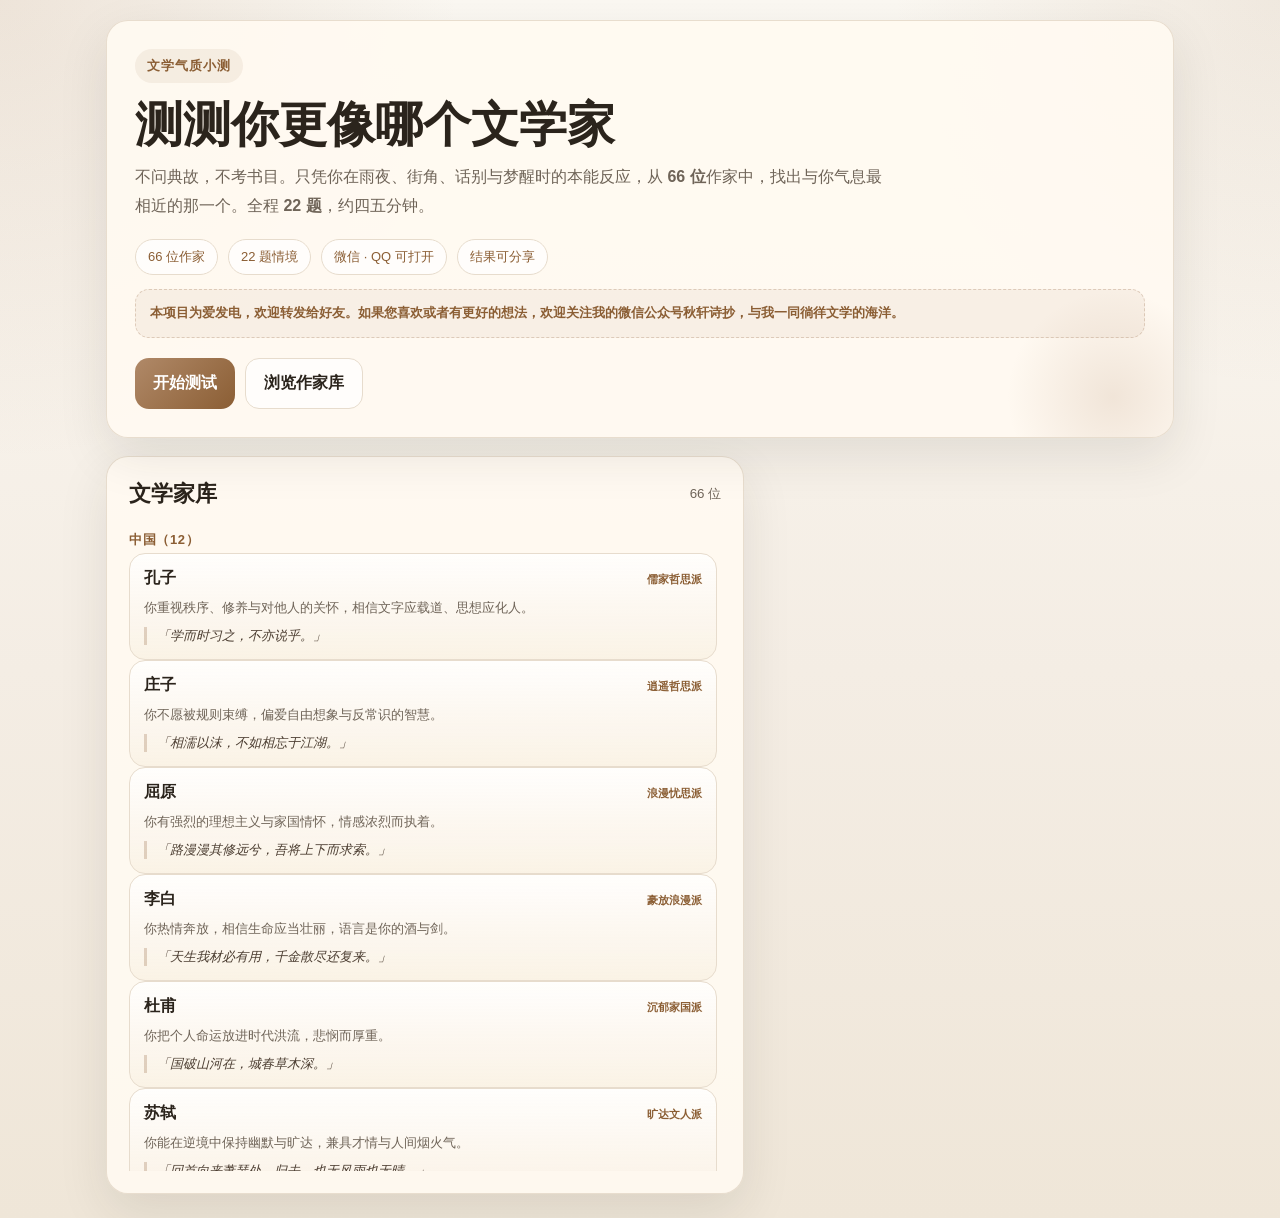
==== index.html @ 06134999 "Add files via upload 不问典故，不考书目。只凭你在雨夜、街角、话别与梦醒时的本能反应，从 66 位作家中，找出与你气息最相近的那一个。全程 22 题，约四五分钟。本项目为爱发电，欢" ====
<!DOCTYPE html>
<html lang="zh-CN">
<head>
  <meta charset="UTF-8" />
  <meta name="viewport" content="width=device-width, initial-scale=1.0, maximum-scale=1.0, user-scalable=no, viewport-fit=cover" />
  <meta name="format-detection" content="telephone=no, email=no, address=no" />
  <meta name="apple-mobile-web-app-capable" content="yes" />
  <meta name="apple-mobile-web-app-status-bar-style" content="default" />
  <meta name="x5-orientation" content="portrait" />
  <meta name="x5-fullscreen" content="true" />
  <meta name="x5-page-mode" content="app" />
  <meta name="description" content="22题文学气质小测，从66位作家中找出你最像的那一位。" />
  <meta property="og:title" content="测测你更像哪个文学家" />
  <meta property="og:description" content="22题情境小测，匹配你的文学气质与作家原型。" />
  <meta property="og:type" content="website" />
  <title>测测你更像哪个文学家</title>
  <style>
    :root {
      --bg: #f6f1e8; --card: #fffaf1; --ink: #2b241c; --muted: #6f6458;
      --line: #e7dccd; --accent: #8b5e34; --accent2: #b08968; --good: #2f6f4e;
      --shadow: 0 18px 50px rgba(43,36,28,.10); --radius: 22px;
    }
    * { box-sizing: border-box; -webkit-tap-highlight-color: transparent; }
    html { -webkit-text-size-adjust: 100%; }
    body {
      margin: 0; color: var(--ink);
      font-family: -apple-system, BlinkMacSystemFont, "Segoe UI", "PingFang SC", "Hiragino Sans GB", "Microsoft YaHei", sans-serif;
      background: radial-gradient(circle at top left, rgba(176,137,104,.18), transparent 26%),
        radial-gradient(circle at top right, rgba(139,94,52,.10), transparent 22%),
        linear-gradient(180deg, #fbf8f2, #f4ede4 55%, #efe6d8);
      min-height: 100vh;
      padding-bottom: env(safe-area-inset-bottom, 0);
      overflow-x: hidden;
    }
    .wrap { max-width: 1100px; margin: 0 auto; padding: 20px 16px calc(24px + env(safe-area-inset-bottom, 0)); }
    .hero, .card {
      background: rgba(255,250,241,.92); border: 1px solid rgba(231,220,205,.95);
      border-radius: var(--radius); box-shadow: var(--shadow);
    }
    .hero { padding: 28px; position: relative; overflow: hidden; }
    .hero::after {
      content: ""; position: absolute; inset: auto -50px -70px auto; width: 220px; height: 220px;
      border-radius: 50%; background: radial-gradient(circle, rgba(176,137,104,.18), transparent 68%); pointer-events: none;
    }
    .eyebrow {
      display: inline-flex; padding: 8px 12px; border-radius: 999px;
      background: rgba(139,94,52,.08); color: var(--accent); font-size: 13px;
      letter-spacing: .08em; font-weight: 700;
    }
    h1 { margin: 16px 0 10px; font-size: clamp(28px, 4vw, 48px); line-height: 1.1; }
    .intro { margin: 0; max-width: 760px; color: var(--muted); font-size: 16px; line-height: 1.85; }
    .meta { display: flex; flex-wrap: wrap; gap: 10px; margin-top: 18px; }
    .tag { padding: 8px 12px; border-radius: 999px; border: 1px solid var(--line); background: rgba(255,255,255,.72); color: var(--accent); font-size: 13px; }
    .grid { display: grid; grid-template-columns: 1.55fr 1fr; gap: 18px; margin-top: 18px; }
    .panel { padding: 22px; }
    .section-title { display: flex; align-items: center; justify-content: space-between; gap: 12px; margin-bottom: 14px; scroll-margin-top: 12px; }
    .section-title h2 { margin: 0; font-size: 22px; }
    .section-title small { color: var(--muted); }
    .progress-bar { height: 10px; border-radius: 999px; background: #efe4d4; overflow: hidden; }
    .progress-fill { height: 100%; width: 0%; border-radius: inherit; background: linear-gradient(90deg, var(--accent2), var(--accent)); transition: width .35s ease; }
    .q-count { margin-top: 10px; color: var(--muted); font-size: 14px; }
    .question { font-size: 23px; line-height: 1.4; margin: 8px 0 18px; font-weight: 700; }
    .type-pill { display: inline-block; margin-bottom: 8px; padding: 6px 10px; border-radius: 999px; background: rgba(47,111,78,.10); color: var(--good); font-size: 12px; font-weight: 700; }
    .options { display: grid; gap: 10px; }
    .opt {
      width: 100%; text-align: left; padding: 16px 18px; border-radius: 16px;
      border: 1px solid var(--line); background: #fff; cursor: pointer; line-height: 1.65; font-size: 16px;
      transition: border-color .15s, background .15s; touch-action: manipulation;
      -webkit-user-select: none; user-select: none;
    }
    .opt:active { background: rgba(139,94,52,.08); }
    .opt.active { border-color: var(--accent); background: rgba(139,94,52,.06); }
    .controls { display: flex; gap: 10px; flex-wrap: wrap; margin-top: 16px; }
    .btn {
      border: 0; border-radius: 14px; padding: 14px 18px; cursor: pointer; font-weight: 700; font-size: 16px;
      transition: opacity .15s; touch-action: manipulation; min-height: 48px;
      -webkit-tap-highlight-color: transparent;
    }
    .btn:focus { outline: none; }
    .btn.primary { background: linear-gradient(135deg, var(--accent2), var(--accent)); color: #fff; }
    .btn.ghost { background: rgba(255,255,255,.75); color: var(--ink); border: 1px solid var(--line); }
    .btn:disabled { opacity: .5; cursor: not-allowed; transform: none; }
    .mini { color: var(--muted); font-size: 13px; line-height: 1.7; }
    .library { display: grid; gap: 12px; max-height: 72vh; overflow: auto; padding-right: 4px; }
    .region-title { font-size: 13px; font-weight: 700; color: var(--accent); margin: 8px 0 4px; letter-spacing: .05em; }
    .writer { padding: 14px; border-radius: 16px; border: 1px solid var(--line); background: linear-gradient(180deg, rgba(255,255,255,.82), rgba(250,242,229,.95)); }
    .writer-top { display: flex; justify-content: space-between; gap: 8px; align-items: baseline; }
    .writer h3 { margin: 0; font-size: 16px; }
    .writer .kind { color: var(--accent); font-size: 11px; font-weight: 700; white-space: nowrap; }
    .writer p { margin: 8px 0 0; color: var(--muted); line-height: 1.7; font-size: 13px; }
    .writer .quote { margin-top: 8px; padding-left: 10px; border-left: 3px solid rgba(139,94,52,.25); font-style: italic; color: #4b3d31; font-size: 13px; }
    .result { display: none; margin-top: 18px; padding: 24px; border-radius: 24px; background: linear-gradient(180deg, #fffaf1, #f8efe2); border: 1px solid rgba(231,220,205,.95); box-shadow: var(--shadow); }
    .result.show { display: block; }
    .result-grid { display: grid; grid-template-columns: 1fr 1fr; gap: 18px; }
    .result h2 { margin: 0 0 8px; font-size: 30px; }
    .lead { color: var(--muted); line-height: 1.8; margin: 0 0 18px; }
    .result-box { border-radius: 18px; background: rgba(255,255,255,.72); border: 1px solid var(--line); padding: 16px; margin-bottom: 12px; }
    .result-box h3 { margin: 0 0 8px; font-size: 16px; }
    .result-box p { margin: 0; color: var(--muted); line-height: 1.8; }
    .top5 { display: grid; gap: 10px; }
    .top5-item { display: grid; grid-template-columns: 36px 1fr 52px; gap: 10px; align-items: center; }
    .top5-rank { width: 36px; height: 36px; border-radius: 50%; display: grid; place-items: center; font-weight: 700; font-size: 14px; background: rgba(139,94,52,.12); color: var(--accent); }
    .top5-rank.gold { background: linear-gradient(135deg, #d4a574, var(--accent)); color: #fff; }
    .top5-name { font-weight: 700; font-size: 15px; }
    .top5-meta { font-size: 12px; color: var(--muted); }
    .meter { height: 8px; border-radius: 999px; background: #efe4d4; overflow: hidden; margin-top: 4px; }
    .meter > i { display: block; height: 100%; border-radius: inherit; background: linear-gradient(90deg, var(--accent2), var(--accent)); }
    .radar-wrap { display: flex; justify-content: center; padding: 8px 0; }
    .radar-wrap svg { max-width: 100%; height: auto; }
    .personality-tags { display: flex; flex-wrap: wrap; gap: 8px; margin-top: 8px; }
    .personality-tags span { padding: 6px 10px; border-radius: 999px; background: rgba(47,111,78,.10); color: var(--good); font-size: 12px; font-weight: 700; }
    .quote-card { padding: 16px; border-radius: 16px; background: rgba(139,94,52,.06); border: 1px solid rgba(139,94,52,.15); }
    .quote-card blockquote { margin: 0; font-size: 18px; line-height: 1.7; color: #4b3d31; font-style: italic; }
    .quote-card cite { display: block; margin-top: 10px; color: var(--muted); font-size: 14px; font-style: normal; }
    .top5-quotes { display: grid; gap: 10px; }
    .top5-quote-item { padding: 10px 12px; border-radius: 12px; background: rgba(255,255,255,.6); border: 1px solid var(--line); font-size: 13px; line-height: 1.7; color: var(--muted); }
    .top5-quote-item strong { color: var(--ink); font-size: 14px; }
    .share { width: 100%; min-height: 100px; resize: none; border: 1px solid var(--line); border-radius: 16px; padding: 14px; background: rgba(255,255,255,.86); line-height: 1.7; font-size: 16px; }
    .share-tip { margin-top: 8px; font-size: 13px; color: var(--accent); line-height: 1.6; }
    .toast {
      position: fixed; left: 50%; bottom: calc(72px + env(safe-area-inset-bottom, 0));
      transform: translateX(-50%) translateY(20px); opacity: 0; pointer-events: none;
      background: rgba(43,36,28,.88); color: #fff; padding: 12px 20px; border-radius: 999px;
      font-size: 14px; z-index: 9999; transition: opacity .25s, transform .25s;
    }
    .toast.show { opacity: 1; transform: translateX(-50%) translateY(0); }
    .mobile-bar {
      display: none; position: fixed; left: 0; right: 0; bottom: 0; z-index: 100;
      padding: 10px 16px calc(10px + env(safe-area-inset-bottom, 0));
      background: rgba(255,250,241,.96); border-top: 1px solid var(--line);
      backdrop-filter: blur(8px); -webkit-backdrop-filter: blur(8px);
      gap: 10px;
    }
    .mobile-bar .btn { flex: 1; }
    #testArea { scroll-margin-top: 8px; }
    .view-test .mobile-bar { display: flex; }
    .view-test .test-area .controls { display: none; }
    .publish-tip {
      margin-top: 14px; padding: 12px 14px; border-radius: 14px;
      background: rgba(139,94,52,.06); border: 1px dashed rgba(139,94,52,.25);
      font-size: 13px; color: var(--muted); line-height: 1.75;
    }
    .publish-tip strong { color: var(--accent); }
    .hidden { display: none !important; }
    .view-welcome .test-area { display: none; }
    .view-test .hero { display: none; }
    .view-test .welcome-cta { display: none; }
    .view-test .library-aside { display: none; }
    .view-test .grid { grid-template-columns: 1fr; margin-top: 0; }
    .view-test .wrap { padding-top: 12px; }
    .view-result .test-area { display: none; }
    .view-result .library-aside { display: none; }
    .view-result .grid { display: none; }
    @media (max-width: 900px) {
      .grid, .result-grid { grid-template-columns: 1fr; }
      .hero, .panel, .result { padding: 18px; }
      .question { font-size: 20px; }
      .library-aside { display: block; }
      .view-welcome .library-aside { margin-top: 0; }
      .view-test { padding-bottom: 72px; }
      .view-test .panel { padding: 16px; }
      .view-test .question { font-size: 19px; margin: 6px 0 14px; }
      .wrap { padding: 16px 14px calc(16px + env(safe-area-inset-bottom, 0)); }
    }
    @media (min-width: 901px) {
      .view-test .test-area { max-width: 720px; margin: 0 auto; }
      .view-result .result { max-width: 1100px; margin: 0 auto; }
      .opt:hover { transform: translateY(-1px); border-color: rgba(139,94,52,.35); box-shadow: 0 10px 24px rgba(43,36,28,.08); }
      .btn:hover { transform: translateY(-1px); }
    }
  </style>
</head>
<body class="view-welcome">
  <div class="wrap">
    <section class="hero">
      <span class="eyebrow">文学气质小测</span>
      <h1>测测你更像哪个文学家</h1>
      <p class="intro">不问典故，不考书目。只凭你在雨夜、街角、话别与梦醒时的本能反应，从 <strong>66 位</strong>作家中，找出与你气息最相近的那一个。全程 <strong>22 题</strong>，约四五分钟。</p>
      <div class="meta">
        <span class="tag">66 位作家</span>
        <span class="tag">22 题情境</span>
        <span class="tag">微信 · QQ 可打开</span>
        <span class="tag">结果可分享</span>
      </div>
      <div class="publish-tip">
        <strong>本项目为爱发电，欢迎转发给好友。如果您喜欢或者有更好的想法，欢迎关注我的微信公众号秋轩诗抄，与我一同徜徉文学的海洋。</strong>
      </div>
      <div class="controls welcome-cta" style="margin-top:20px">
        <button class="btn primary" id="startBtn">开始测试</button>
        <button class="btn ghost" id="browseBtn">浏览作家库</button>
      </div>
    </section>

    <div class="grid">
      <section class="card panel test-area" id="testArea">
        <div class="section-title" id="questionAnchor">
          <h2>测试问题</h2>
          <small>22 题 · 单选</small>
        </div>
        <div class="progress-bar"><div class="progress-fill" id="progressFill"></div></div>
        <div class="q-count" id="qCount">第 1 / 22 题</div>
        <div class="type-pill" id="typePill">文学气质</div>
        <div class="question" id="questionText"></div>
        <div class="options" id="optionsBox"></div>
        <div class="controls">
          <button class="btn ghost" id="prevBtn">上一题</button>
          <button class="btn ghost" id="resetBtn">重置</button>
          <button class="btn primary" id="nextBtn">下一题</button>
        </div>
        <p class="mini" id="hintText">每道题选择最接近你的答案。</p>
      </section>

      <aside class="card panel library-aside">
        <div class="section-title">
          <h2>文学家库</h2>
          <small id="libCount">66 位</small>
        </div>
        <div class="library" id="libraryBox"></div>
      </aside>
    </div>

    <section class="result" id="resultBox">
      <div class="result-grid">
        <div>
          <span class="eyebrow">文学人格结果</span>
          <h2 id="resultTitle"></h2>
          <p class="lead" id="resultIntro"></p>
          <div class="personality-tags" id="personalityTags"></div>
          <div class="result-box" style="margin-top:14px">
            <h3>判语</h3>
            <p id="resultOneLiner"></p>
          </div>
          <div class="result-box">
            <h3>几分缘由</h3>
            <p id="resultWhy"></p>
          </div>
          <div class="result-box quote-card">
            <h3 style="margin-bottom:12px">文学家名言</h3>
            <blockquote id="resultQuote"></blockquote>
            <cite id="resultQuoteAuthor"></cite>
          </div>
          <div class="result-box">
            <h3>Top 5 名言摘记</h3>
            <div id="top5Quotes" class="top5-quotes"></div>
          </div>
        </div>
        <div>
          <div class="result-box">
            <h3>文学气质雷达图</h3>
            <div class="radar-wrap"><svg id="radarChart" width="320" height="320" viewBox="0 0 320 320"></svg></div>
            <p class="mini" style="text-align:center;margin-top:4px">实线：你的画像 · 虚线：最佳匹配作家</p>
          </div>
          <div class="result-box">
            <h3>Top 5 匹配</h3>
            <div class="top5" id="top5List"></div>
          </div>
          <div class="result-box">
            <h3>分享文案</h3>
            <textarea class="share" id="shareText" readonly></textarea>
            <p class="share-tip" id="shareTip">微信内建议长按上方文案全选复制；或点「复制」按钮。</p>
          </div>
          <div class="controls">
            <button class="btn primary" id="againBtn">再测一次</button>
            <button class="btn ghost" id="copyBtn">复制分享文案</button>
            <button class="btn ghost" id="showLibBtn">查看作家库</button>
          </div>
        </div>
      </div>
    </section>
  </div>
  <div class="mobile-bar" id="mobileBar">
    <button class="btn ghost" id="mobilePrevBtn">上一题</button>
    <button class="btn primary" id="mobileNextBtn">下一题</button>
  </div>
  <div class="toast" id="toast"></div>
  <script>
const WRITERS = [
{id:'kongzi',name:'孔子',region:'中国',kind:'儒家哲思派',traits:[6,4,9,2,10,2],quote:'「学而时习之，不亦说乎。」',intro:'你重视秩序、修养与对他人的关怀，相信文字应载道、思想应化人。',one:'你像一位温和的师者，在秩序与仁心中寻找永恒。'},
{id:'zhuangzi',name:'庄子',region:'中国',kind:'逍遥哲思派',traits:[3,8,10,5,5,7],quote:'「相濡以沫，不如相忘于江湖。」',intro:'你不愿被规则束缚，偏爱自由想象与反常识的智慧。',one:'你像一阵穿林的风，轻盈、跳脱、难以定义。'},
{id:'quyuan',name:'屈原',region:'中国',kind:'浪漫忧思派',traits:[7,10,7,4,8,5],quote:'「路漫漫其修远兮，吾将上下而求索。」',intro:'你有强烈的理想主义与家国情怀，情感浓烈而执着。',one:'你像一首悲怆的长歌，炽热、忠贞、不肯妥协。'},
{id:'libai',name:'李白',region:'中国',kind:'豪放浪漫派',traits:[3,10,6,3,5,6],quote:'「天生我材必有用，千金散尽还复来。」',intro:'你热情奔放，相信生命应当壮丽，语言是你的酒与剑。',one:'你像明月与长风，洒脱、明亮、不拘一格。'},
{id:'dufu',name:'杜甫',region:'中国',kind:'沉郁家国派',traits:[7,9,5,4,10,3],quote:'「国破山河在，城春草木深。」',intro:'你把个人命运放进时代洪流，悲悯而厚重。',one:'你像一首慢慢展开的长诗，沉稳、厚重、悲悯。'},
{id:'sushi',name:'苏轼',region:'中国',kind:'旷达文人派',traits:[5,9,7,3,7,5],quote:'「回首向来萧瑟处，归去，也无风雨也无晴。」',intro:'你能在逆境中保持幽默与旷达，兼具才情与人间烟火气。',one:'你像一场雨后的彩虹，通透、温润、有余味。'},
{id:'caoxueqin',name:'曹雪芹',region:'中国',kind:'世情洞察派',traits:[6,8,6,5,9,4],quote:'「满纸荒唐言，一把辛酸泪。」',intro:'你善于写尽人情冷暖与命运无常，细腻而苍凉。',one:'你像一面照见众生的镜子，华美与悲凉并存。'},
{id:'luxun',name:'鲁迅',region:'中国',kind:'锋利现实派',traits:[10,4,7,5,8,6],quote:'「希望是本无所谓有，无所谓无的。」',intro:'你对世界有敏锐痛感，善于用犀利语言照亮矛盾。',one:'你像一把冷静的手术刀，直接切开情绪与现实。'},
{id:'shencongwen',name:'沈从文',region:'中国',kind:'田园抒情派',traits:[3,8,4,4,8,3],quote:'「凡事都靠一个缘字。」',intro:'你从朴素日常中感受秩序与美，温柔而宁静。',one:'你像一条安静的河，温润、平和、缓缓流动。'},
{id:'laoshe',name:'老舍',region:'中国',kind:'京味写实派',traits:[7,5,4,5,9,3],quote:'「人是最美的风景。」',intro:'你关注市井与普通人的尊严，幽默里藏着辛酸。',one:'你像胡同里的灯火，亲切、幽默、有烟火气。'},
{id:'zhangailing',name:'张爱玲',region:'中国',kind:'精致疏离派',traits:[7,7,5,8,5,6],quote:'「生命是一袭华美的袍，爬满了蚤子。」',intro:'你善于在细节里看见人性，习惯保留距离与分寸。',one:'你有漂亮的分寸感，也有看穿繁华的清醒。'},
{id:'yuhua',name:'余华',region:'中国',kind:'冷幽默生存派',traits:[8,5,4,6,7,4],quote:'「人是为了活着本身而活着。」',intro:'你能在荒诞与困难里保持韧性，用幽默消化沉重。',one:'你像一块被生活磨圆的石头，沉默，但不轻易碎裂。'},
{id:'murasaki',name:'紫式部',region:'日本',kind:'细腻物语派',traits:[5,9,4,6,7,5],quote:'「逢えずして恋しき人を待つほどに。」',intro:'你极擅写微妙情感与阶层光影，文字含蓄而绵长。',one:'你像一层和纸后的光影，幽微、雅致、欲说还休。'},
{id:'natsume',name:'夏目漱石',region:'日本',kind:'近代自省派',traits:[7,6,8,6,7,5],quote:'「智に働けば角が立つ。」',intro:'你在传统与现代之间徘徊，文风克制而思辨。',one:'你像一座安静的庭园，理性与感伤彼此映照。'},
{id:'kawabata',name:'川端康成',region:'日本',kind:'物哀美学派',traits:[4,9,5,7,6,5],quote:'「美在于发现者眼中。」',intro:'你对瞬间之美极度敏感，偏爱洁净、哀婉与寂静。',one:'你像雪国的炉火，安静、透明、略带寒意。'},
{id:'mishima',name:'三岛由纪夫',region:'日本',kind:'唯美激烈派',traits:[6,9,7,5,4,8],quote:'「不被人理解，反而成为我的骄傲。」',intro:'你追求形式之美与精神强度，矛盾而绚烂。',one:'你像一把淬火的刀，华丽、危险、不肯平庸。'},
{id:'oe',name:'大江健三郎',region:'日本',kind:'人道反核派',traits:[8,6,7,5,9,6],quote:'「人間は自分の言葉で世界をつくる。」',intro:'你关心弱者与历史创伤，文学是伦理与救赎的场域。',one:'你像一道不肯愈合的伤口，严肃、担当、向光而行。'},
{id:'murakami',name:'村上春树',region:'日本',kind:'都市孤独派',traits:[5,7,4,9,5,6],quote:'「闭上眼睛，世界就会变得不一样。」',intro:'你习惯在日常与梦境间穿行，孤独是你的节奏。',one:'你像一段低声播放的音乐，安静、流动、带点疏离。'},
{id:'shakespeare',name:'莎士比亚',region:'英美',kind:'戏剧全景派',traits:[7,9,6,4,8,7],quote:'「To be, or not to be, that is the question.」',intro:'你洞察人性全部光谱，悲剧与喜剧皆在手心。',one:'你像一座剧场，悲欢并置，万象俱备。'},
{id:'austen',name:'简·奥斯汀',region:'英美',kind:'世情讽刺派',traits:[6,7,4,6,7,4],quote:'「A lady\'s imagination is very rapid.」',intro:'你精于社交细节与婚姻伦理，幽默而克制。',one:'你像一场精致的下午茶，机智、含蓄、刀锋在笑里。'},
{id:'dickens',name:'狄更斯',region:'英美',kind:'社会温情派',traits:[8,6,4,5,10,4],quote:'「It was the best of times, it was the worst of times.」',intro:'你关注底层命运，宏大叙事里总有温情与正义。',one:'你像伦敦的雾与灯，阴暗处仍有人性的光。'},
{id:'woolf',name:'弗吉尼亚·伍尔夫',region:'英美',kind:'意识流派',traits:[5,8,7,7,6,8],quote:'「生命不是一条直线，而是一团波光。」',intro:'你对瞬间感受极敏锐，擅长写意识与时间的流动。',one:'你像一面会呼吸的镜子，映照内心的细波。'},
{id:'orwell',name:'乔治·奥威尔',region:'英美',kind:'政治寓言派',traits:[10,3,7,5,8,7],quote:'「Big Brother is watching you.」',intro:'你警惕权力与语言操控，文学是清醒与抵抗。',one:'你像一支永不熄灭的警报，冷静、锋利、不肯沉默。'},
{id:'poe',name:'爱伦·坡',region:'英美',kind:'哥特悬疑派',traits:[6,8,6,8,4,9],quote:'「All that we see or seem is but a dream within a dream.」',intro:'你迷恋黑暗、梦境与心理边缘，形式紧凑而诡异。',one:'你像一座午夜钟楼，神秘、阴郁、令人着迷。'},
{id:'whitman',name:'惠特曼',region:'英美',kind:'自由颂歌派',traits:[5,10,6,3,8,7],quote:'「I contain multitudes.」',intro:'你拥抱多元与身体性，诗歌是开放的生命宣言。',one:'你像原野上的风，辽阔、热烈、拒绝被框住。'},
{id:'hemingway',name:'海明威',region:'英美',kind:'硬汉极简派',traits:[7,5,4,6,6,5],quote:'「人可以被毁灭，但不能被打败。」',intro:'你相信简洁有力的句子，在沉默里承受命运。',one:'你像一块被海浪打磨的礁石，坚硬、沉默、有力量。'},
{id:'fitzgerald',name:'菲茨杰拉德',region:'英美',kind:'爵士幻灭派',traits:[6,9,5,8,5,6],quote:'「于是我们奋力向前划，逆流而上。」',intro:'你写繁华与幻灭，浪漫里藏着时代的裂痕。',one:'你像盖茨比的绿灯，璀璨、遥远、带着哀愁。'},
{id:'faulkner',name:'福克纳',region:'英美',kind:'南方史诗派',traits:[7,8,7,5,8,9],quote:'「The past is never dead. It isn\'t even past.」',intro:'你构建复杂时间与家族史诗，密度极高。',one:'你像一片浓密的南方森林，缠绕、深沉、难以读完。'},
{id:'salinger',name:'塞林格',region:'英美',kind:'青春疏离派',traits:[6,6,5,9,5,6],quote:'「I am sick of not saying what I mean.」',intro:'你写青春期的敏感、叛逆与对真诚的渴望。',one:'你像麦田里的守望者，倔强、孤独、不肯长大。'},
{id:'vonnegut',name:'冯内古特',region:'英美',kind:'黑色幽默派',traits:[8,4,7,5,7,8],quote:'「So it goes.」',intro:'你用荒诞与幽默面对战争与虚无，温柔而反讽。',one:'你像一颗歪斜的星星，好笑、悲凉、却很有人味。'},
{id:'morrison',name:'托妮·莫里森',region:'英美',kind:'黑人史诗派',traits:[8,9,6,5,10,7],quote:'「Freeing yourself was one thing; claiming ownership of that freed self was another.」',intro:'你书写记忆、种族与女性创伤，语言充满诗性与力量。',one:'你像一首从泥土里长出的歌，沉痛、庄严、不可磨灭。'},
{id:'mccarthy',name:'科马克·麦卡锡',region:'英美',kind:'末世冷峻派',traits:[8,6,5,7,6,7],quote:'「You never know what worse luck your bad luck has saved you from.」',intro:'你文风冷硬，在荒原与暴力中追问人性底线。',one:'你像荒原上的余烬，冷冽、稀疏、却灼人。'},
{id:'rousseau',name:'卢梭',region:'法国',kind:'启蒙情感派',traits:[7,8,8,4,8,5],quote:'「人生而自由，却无往不在枷锁之中。」',intro:'你相信自然与真诚，对文明有深情也有怀疑。',one:'你像林间的回声，热烈、敏感、追问本真。'},
{id:'balzac',name:'巴尔扎克',region:'法国',kind:'现实主义派',traits:[8,6,5,6,8,4],quote:'「人间喜剧」',intro:'你把社会写成巨大的舞台，人物与金钱交织。',one:'你像一座城市的档案室，庞杂、真实、毫不留情。'},
{id:'hugo',name:'雨果',region:'法国',kind:'浪漫人道派',traits:[7,10,6,4,10,5],quote:'「比海洋更宽阔的是人的胸怀。」',intro:'你兼具史诗气概与人道关怀，为弱者发声。',one:'你像一座大教堂，宏伟、悲悯、向光敞开。'},
{id:'baudelaire',name:'波德莱尔',region:'法国',kind:'都市象征派',traits:[6,9,7,8,4,8],quote:'「你永远不知道，在街角会遇见怎样的命运。」',intro:'你在现代都市中寻找美与堕落，诗风浓艳而颓废。',one:'你像霓虹下的影子，艳丽、破碎、令人上瘾。'},
{id:'proust',name:'普鲁斯特',region:'法国',kind:'记忆意识派',traits:[5,8,9,6,6,8],quote:'「真正的发现之旅在于拥有新的眼睛。」',intro:'你把时间与记忆写成绵延的迷宫，感官极其细腻。',one:'你像一块玛德琳蛋糕，轻轻一触，往事涌来。'},
{id:'camus',name:'加缪',region:'法国',kind:'荒诞反抗派',traits:[8,5,8,6,7,6],quote:'「在隆冬，我终于知道，我身上有一个不可战胜的夏天。」',intro:'你在荒诞中坚持清醒与尊严，反抗本身就是意义。',one:'你像西西弗斯的石头，沉重，却带着不屈的光。'},
{id:'goethe',name:'歌德',region:'德语',kind:'古典全才派',traits:[6,9,8,3,7,6],quote:'「理论是灰色的，而生命之树常青。」',intro:'你追求全面发展与古典平衡，浪漫与理性并存。',one:'你像一座文艺复兴的花园，丰饶、深邃、历久弥新。'},
{id:'heine',name:'海涅',region:'德语',kind:'讽刺抒情派',traits:[7,9,6,5,6,6],quote:'「哪里有痛苦，哪里就有诗歌。」',intro:'你的诗既浪漫又辛辣，爱与讽刺并行。',one:'你像一把裹着玫瑰的匕首，优美，却带着锋芒。'},
{id:'kafka',name:'卡夫卡',region:'德语',kind:'荒诞焦虑派',traits:[8,4,8,8,5,7],quote:'「我不是世界的一部分，我只是世界的边缘。」',intro:'你对规则与身份感到警觉，常在秩序中看见荒诞。',one:'你像一座静默的迷宫，越走越能看见内心的回声。'},
{id:'mann',name:'托马斯·曼',region:'德语',kind:'启蒙小说派',traits:[7,7,9,5,7,6],quote:'「时间是正义的，因为它终将揭示一切。」',intro:'你擅长把哲学、疾病与文明危机写进长篇叙事。',one:'你像一座缓慢旋转的钟楼，庄严、复杂、耐人寻味。'},
{id:'hesse',name:'黑塞',region:'德语',kind:'精神追寻派',traits:[5,8,9,6,8,6],quote:'「对每个人而言，真正的职责只有一个：找到自我。」',intro:'你写精神成长与东方智慧，内向而澄澈。',one:'你像一条通往内心的路，安静、深邃、引人独行。'},
{id:'rilke',name:'里尔克',region:'德语',kind:'纯诗沉思派',traits:[4,10,9,6,6,5],quote:'「有何胜利可言？挺住意味着一切。」',intro:'你以诗性语言沉思存在、孤独与美。',one:'你像一封写给未来的信，缓慢、纯粹、触及灵魂。'},
{id:'pushkin',name:'普希金',region:'俄语',kind:'民族抒情派',traits:[5,10,6,4,7,5],quote:'「假如生活欺骗了你，不要悲伤，不要心急。」',intro:'你既是民族诗人，也是优雅与自由的象征。',one:'你像俄罗斯的白桦林，清澈、挺拔、带着忧郁。'},
{id:'dostoevsky',name:'陀思妥耶夫斯基',region:'俄语',kind:'灵魂拷问派',traits:[9,7,9,7,8,7],quote:'「人是一个谜。解开这个谜，即使搭上性命，也值得。」',intro:'你深入道德深渊与信仰危机，人物在极端中显形。',one:'你像一场暴风雪中的忏悔，激烈、幽暗、不可回避。'},
{id:'tolstoy',name:'托尔斯泰',region:'俄语',kind:'史诗道德派',traits:[8,8,8,4,10,5],quote:'「幸福的家庭都是相似的，不幸的家庭各有各的不幸。」',intro:'你以宏大视野追问道德、战争与生命意义。',one:'你像一片辽阔的田野，厚重、庄严、容纳一切。'},
{id:'chekhov',name:'契诃夫',region:'俄语',kind:'淡淡忧伤派',traits:[6,7,5,6,9,4],quote:'「人应该像水一样，没有形状，却能适应一切容器。」',intro:'你写日常里的沉默与无奈，幽默中带着温柔。',one:'你像黄昏里的炊烟，清淡、悠远、令人惆怅。'},
{id:'bulgakov',name:'布尔加科夫',region:'俄语',kind:'魔幻讽刺派',traits:[8,7,7,5,6,9],quote:'「手稿不灭。」',intro:'你在荒诞与审查中保持创造，魔幻里藏着真话。',one:'你像一场魔鬼的舞会，荒诞、绚烂、不肯被遗忘。'},
{id:'solzhenitsyn',name:'索尔仁尼琴',region:'俄语',kind:'良知见证派',traits:[10,5,7,5,9,5],quote:'「一条真理胜过整个世界。」',intro:'你以文学见证极权与苦难，尊严高于一切。',one:'你像西伯利亚的风，冷硬、清醒、令人无法回避。'},
{id:'borges',name:'博尔赫斯',region:'拉美',kind:'概念迷宫派',traits:[6,6,10,5,4,8],quote:'「天堂应该是图书馆的模样。」',intro:'你喜欢拆结构、追溯层级，对真实本身充满兴趣。',one:'你像一座会自我折叠的图书馆，复杂而迷人。'},
{id:'neruda',name:'聂鲁达',region:'拉美',kind:'爱情革命派',traits:[6,10,5,4,8,6],quote:'「我要对你做，春天对樱桃树做的事。」',intro:'你的诗炽热而政治，爱与大地同样澎湃。',one:'你像南美的海洋，汹涌、浪漫、充满生命力。'},
{id:'marquez',name:'马尔克斯',region:'拉美',kind:'魔幻现实派',traits:[7,9,7,4,8,8],quote:'「面对行刑队，上校将会回想起父亲带他去见识冰块的那个下午。」',intro:'你把神话与现实织在一起，时间像河流一样回旋。',one:'你像一场绵延百年的雨，奇幻、潮湿、无法忘却。'},
{id:'vargasllosa',name:'略萨',region:'拉美',kind:'结构叙事派',traits:[8,6,7,5,7,7],quote:'「写作是对权力的反抗。」',intro:'你擅长多线叙事与政治寓言，结构精密。',one:'你像一张复杂的地图，层层展开，指向权力与欲望。'},
{id:'paz',name:'帕斯',region:'拉美',kind:'诗性哲思派',traits:[5,9,10,5,6,7],quote:'「一朵花不需要理由地开放。」',intro:'你在诗与散文间游走，追问身份、时间与神秘。',one:'你像沙漠里的太阳，炽热、抽象、照耀万物。'},
{id:'bolano',name:'波拉尼奥',region:'拉美',kind:'流亡漫游派',traits:[7,7,6,8,6,8],quote:'「文学是世上最危险的职业。」',intro:'你写流亡、青春与文学的幽灵，叙事散漫而迷人。',one:'你像一条没有终点的公路，荒凉、自由、充满传说。'},
{id:'kundera',name:'昆德拉',region:'其他',kind:'轻与重派',traits:[7,7,9,6,5,7],quote:'「人类一思考，上帝就发笑。」',intro:'你在玩笑与哲思间衡量存在的轻重。',one:'你像一面反光的窗，戏谑、深刻、捉摸不定。'},
{id:'calvino',name:'卡尔维诺',region:'其他',kind:'结构童话派',traits:[5,8,9,4,5,9],quote:'「你对任何一条路都还不满意，因为你想同时走两条路。」',intro:'你把文学变成结构游戏，轻盈而智性。',one:'你像一本会自我重组的书，好玩、精巧、永不读完。'},
{id:'pamuk',name:'帕慕克',region:'其他',kind:'文明交错派',traits:[7,8,8,6,7,6],quote:'「我到底是谁？这个问题始终困扰着我。」',intro:'你在东西方、个人与历史之间编织迷宫。',one:'你像伊斯坦布尔的雪，覆盖着记忆与身份。'},
{id:'ibsen',name:'易卜生',region:'其他',kind:'社会问题派',traits:[9,5,7,5,8,6],quote:'「社会就像一艘船，人人都该有掌舵的责任。」',intro:'你用戏剧解剖家庭伦理与社会虚伪。',one:'你像一扇被敲响的门，问题一旦提出，就无法假装没听见。'},
{id:'andersen',name:'安徒生',region:'其他',kind:'童话寓言派',traits:[5,9,6,5,8,6],quote:'「仅仅活着是不够的，你还应该有阳光、自由和一点花的芬芳。」',intro:'你用童话写尽孤独、美与命运的不公。',one:'你像一颗会流泪的星星，温柔、凄美、照亮童年。'},
{id:'saramago',name:'萨拉马戈',region:'其他',kind:'寓言叙述派',traits:[8,6,8,5,9,7],quote:'「人类当有更多的耐心。」',intro:'你以绵延长句写集体命运与道德寓言。',one:'你像一场蔓延的失明，集体、寓言、令人战栗。'},
{id:'tagore',name:'泰戈尔',region:'其他',kind:'灵性抒情派',traits:[4,10,8,3,9,5],quote:'「生如夏花之绚烂，死如秋叶之静美。」',intro:'你的诗充满自然、神性与爱的光辉。',one:'你像恒河上的月光，宁静、圣洁、普照众生。'},
{id:'naipaul',name:'奈保尔',region:'其他',kind:'后殖民观察派',traits:[8,5,7,7,6,6],quote:'「世界如其所是，而非如我们所愿。」',intro:'你以冷峻目光写殖民遗产与身份撕裂。',one:'你像一面没有温度的镜子，清晰、尖锐、令人不适。'},
{id:'achebe',name:'钦努阿·阿契贝',region:'其他',kind:'非洲叙事派',traits:[8,6,5,5,9,5],quote:'「直到狮子有了自己的史学家，狩猎的故事才不会只称赞猎人。」',intro:'你为被沉默的历史发声，重建非洲叙事。',one:'你像部落的鼓声，沉稳、有力、唤醒记忆。'},
{id:'gibran',name:'纪伯伦',region:'其他',kind:'哲理诗语派',traits:[4,10,8,4,8,4],quote:'「你的儿女不是你的儿女，他们是生命对自身渴望的儿女。」',intro:'你的文字如诗如箴言，温柔而富有灵性。',one:'你像沙漠里的清泉，简洁、深邃、抚慰人心。'}
];

const QUESTIONS = [
{q:'夜雨敲窗的时候，你最先想起的常常是——',type:'夜思',opts:[
{t:'未寄出的信，和没说尽的话',d:[1,3,1,2,2,1]},
{t:'某条旧路，某个人走远的背影',d:[0,3,1,2,2,0]},
{t:'城里还有多少醒着的人',d:[2,1,2,2,3,0]},
{t:'雨声本身，像一场没有结局的对白',d:[1,2,3,2,0,2]}
]},
{q:'若把此刻心绪写成半句话，它多半会停在——',type:'心绪',opts:[
{t:'「原来如此。」',d:[2,1,2,1,1,1]},
{t:'「可惜……」',d:[1,3,1,2,2,0]},
{t:'「罢了。」',d:[1,1,1,2,2,1]},
{t:'「等等，这不对。」',d:[2,0,3,1,0,2]}
]},
{q:'走进人群，你更像——',type:'人海',opts:[
{t:'冷眼旁观的记录者',d:[2,1,2,2,1,1]},
{t:'随时会被感动或刺痛的人',d:[0,3,1,1,3,0]},
{t:'礼貌而疏离的过客',d:[1,2,1,3,0,1]},
{t:'暗中编排故事的人',d:[1,2,3,2,0,2]}
]},
{q:'一本好书翻至中途被打断，你心里会闪过——',type:'读书记',opts:[
{t:'得找个安静处把它读完',d:[1,2,1,2,1,1]},
{t:'正好停在悬念处，余味更长',d:[1,3,1,2,0,2]},
{t:'书里那个人，此刻在做什么',d:[0,2,2,2,2,1]},
{t:'这页该做记号，日后还要回来',d:[2,1,3,1,1,2]}
]},
{q:'「乡愁」一词，先唤起的并非地名，而是——',type:'乡愁',opts:[
{t:'某种再回不去的语气',d:[0,3,1,2,2,0]},
{t:'旧物、旧声、旧气味',d:[0,3,0,1,3,0]},
{t:'少年时莽撞又真诚的自己',d:[1,2,1,2,2,1]},
{t:'时间本身在后退',d:[1,2,3,2,1,2]}
]},
{q:'你更熟稔哪一种沉默——',type:'沉默',opts:[
{t:'两个人都不说话，却都明白',d:[0,2,1,2,3,0]},
{t:'热闹场合里，独自清醒的那几秒',d:[1,1,2,3,0,1]},
{t:'把话咽下去之后的长久',d:[2,2,1,2,2,0]},
{t:'想说什么，却找不到准确的词',d:[1,2,3,2,0,2]}
]},
{q:'提笔写字时，最先落下的往往是——',type:'笔端',opts:[
{t:'一个不肯妥协的问题',d:[3,0,2,0,1,1]},
{t:'一个具体的场景：窗、灯、雨',d:[0,3,1,2,1,1]},
{t:'一句没头没尾的诗',d:[0,3,2,1,1,2]},
{t:'一个古怪却迷人的设定',d:[1,1,3,1,0,3]}
]},
{q:'委屈说不出口时，你通常——',type:'隐忍',opts:[
{t:'写下来，或在心里反复推敲',d:[2,2,2,2,1,2]},
{t:'装作没事，把日子照常过下去',d:[1,1,0,1,3,0]},
{t:'远离人群，等情绪自己沉下去',d:[0,2,1,3,1,0]},
{t:'突然笑出来，把气氛岔开',d:[1,1,0,2,2,2]}
]},
{q:'哪一种光线，最容易让你放松——',type:'光线',opts:[
{t:'黄昏将尽，天色将暗未暗',d:[0,3,1,2,1,1]},
{t:'清晨薄雾里的第一束光',d:[0,3,1,1,2,1]},
{t:'深夜台灯下那一圈暖黄',d:[0,2,2,3,1,1]},
{t:'正午过于直白、无处躲藏的白',d:[2,1,2,1,2,2]}
]},
{q:'若以季节自况，你更接近——',type:'季节',opts:[
{t:'暮春：繁盛里已有凋零',d:[1,3,1,1,2,1]},
{t:'长夏：闷热、漫长、不肯退场',d:[2,2,2,1,1,2]},
{t:'深秋：清冽、疏朗、略带回望',d:[1,2,2,2,2,1]},
{t:'残冬：冷硬、寂静、却孕育转机',d:[2,1,3,2,1,2]}
]},
{q:'听闻远方灾祸，你的第一反应更像——',type:'远讯',opts:[
{t:'追问缘由，不肯轻易接受',d:[3,0,2,0,2,1]},
{t:'心口一沉，久久缓不过来',d:[1,3,1,1,3,0]},
{t:'先沉默，把细节一条条拼起来',d:[2,1,2,2,2,1]},
{t:'觉得荒诞，却又无法当作笑话',d:[2,1,3,2,1,3]}
]},
{q:'一个好故事，你希望它从何处起笔——',type:'起笔',opts:[
{t:'一桩小事，却照见整个时代',d:[3,1,1,1,3,0]},
{t:'一次偶遇，气氛先于情节',d:[1,3,1,2,1,1]},
{t:'一句谜语，或一个反常的细节',d:[1,1,3,2,0,3]},
{t:'日常崩裂的那一瞬间',d:[2,2,1,2,2,2]}
]},
{q:'与朋友话别，你常说或常做的是——',type:'话别',opts:[
{t:'不多言，但会多看一眼',d:[1,2,1,2,2,0]},
{t:'说些轻巧的话，把沉重盖住',d:[1,2,0,2,2,2]},
{t:'突然讲起一件不相干的小事',d:[1,3,1,2,1,2]},
{t:'把「再见」说得像「后会有期」',d:[0,3,1,1,2,1]}
]},
{q:'从梦中醒来，留在枕边的往往是——',type:'梦醒',opts:[
{t:'一个说不清的情绪',d:[0,3,1,2,1,2]},
{t:'一个清晰的画面，像谁拍下的旧照片',d:[0,3,1,2,2,1]},
{t:'一句梦里的对白，醒来仍记得',d:[1,2,2,2,1,2]},
{t:'只剩空白，却觉得失去了什么',d:[1,2,3,3,0,2]}
]},
{q:'街角余晖正好，你会——',type:'街角',opts:[
{t:'停下脚步，看人群与光影',d:[1,2,1,2,1,0]},
{t:'想起某个与此无关的旧人',d:[0,3,1,2,2,0]},
{t:'掏出手机，又怕拍不出当时的气氛',d:[1,2,1,3,0,1]},
{t:'觉得这一刻不该被打扰',d:[0,2,2,3,1,1]}
]},
{q:'对「荒唐」二字，你的第一直觉是——',type:'荒唐',opts:[
{t:'世事的常态，不必大惊小怪',d:[2,1,2,1,2,2]},
{t:'华美表象下的蛀空',d:[2,2,1,2,1,2]},
{t:'命运开的一个冷笑话',d:[1,2,2,2,1,3]},
{t:'有人把荒诞当作遮羞布',d:[3,0,2,1,2,2]}
]},
{q:'若不得不舍弃一样，你更不愿放手的是——',type:'取舍',opts:[
{t:'说真话的胆量',d:[3,0,2,0,2,1]},
{t:'对美的敏锐与留恋',d:[0,3,2,1,1,2]},
{t:'与少数人之间的情义',d:[0,2,0,1,4,0]},
{t:'独立思考的余地',d:[2,1,3,2,0,2]}
]},
{q:'独处时，你最享受的是——',type:'独处',opts:[
{t:'什么也不做，让时间流过去',d:[0,2,2,3,1,0]},
{t:'读书、听风、与自己对话',d:[1,2,3,2,1,1]},
{t:'把琐碎日子整理得有条理',d:[2,0,1,1,2,0]},
{t:'任思绪乱跑，记下偶然的念头',d:[1,2,3,2,0,3]}
]},
{q:'若说话与写字只能留一样——',type:'表达',opts:[
{t:'写字。话一出口就容易失真',d:[1,2,2,2,1,2]},
{t:'说话。字太慢，跟不上心跳',d:[0,3,1,1,2,1]},
{t:'都不需要太多，沉默更诚实',d:[1,1,2,3,1,1]},
{t:'换种方式：画、走、或只是看',d:[1,2,3,2,0,2]}
]},
{q:'凝视镜中的自己，你更多看见——',type:'镜中',opts:[
{t:'一张熟悉的脸，和陌生的神情',d:[1,2,2,2,1,2]},
{t:'岁月留下的细纹与故事',d:[1,2,1,2,3,0]},
{t:'此刻疲惫或兴奋的状态',d:[1,1,1,2,1,1]},
{t:'一个尚未成为的人',d:[1,2,3,2,1,2]}
]},
{q:'窗外有风掠过，你想到的是——',type:'风',opts:[
{t:'远方，和到不了的地方',d:[0,3,2,2,1,1]},
{t:'谁此刻正站在另一扇窗前',d:[0,3,1,2,2,0]},
{t:'树叶、尘土、被卷起的心事',d:[1,3,1,2,2,1]},
{t:'风本身，不必追问去向',d:[1,2,3,1,1,2]}
]},
{q:'若此生只能留下一段文字，你希望它是——',type:'终笔',opts:[
{t:'一句让人无法忽视的真话',d:[3,0,1,0,2,1]},
{t:'一首读过便忘不掉的诗',d:[0,4,2,1,2,2]},
{t:'一段把某人轻轻放下的故事',d:[1,3,1,2,3,0]},
{t:'一个留给后人的谜',d:[1,2,3,2,0,3]}
]}
];

</script>
  <script>
    const DIMS = ['现实批判','抒情浪漫','哲思抽象','都市孤独','人文悲悯','先锋实验'];
    const state = { index: 0, scores: [0,0,0,0,0,0], chosen: [] };

    const els = {
      body: document.body, progressFill: document.getElementById('progressFill'),
      qCount: document.getElementById('qCount'), typePill: document.getElementById('typePill'),
      questionText: document.getElementById('questionText'), optionsBox: document.getElementById('optionsBox'),
      prevBtn: document.getElementById('prevBtn'), nextBtn: document.getElementById('nextBtn'),
      resetBtn: document.getElementById('resetBtn'), hintText: document.getElementById('hintText'),
      libraryBox: document.getElementById('libraryBox'), resultBox: document.getElementById('resultBox'),
      resultTitle: document.getElementById('resultTitle'), resultIntro: document.getElementById('resultIntro'),
      resultOneLiner: document.getElementById('resultOneLiner'), resultWhy: document.getElementById('resultWhy'),
      resultQuote: document.getElementById('resultQuote'), resultQuoteAuthor: document.getElementById('resultQuoteAuthor'),
      personalityTags: document.getElementById('personalityTags'), top5List: document.getElementById('top5List'),
      top5Quotes: document.getElementById('top5Quotes'),
      shareText: document.getElementById('shareText'), radarChart: document.getElementById('radarChart')
    };

    function showToast(msg) {
      const t = document.getElementById('toast');
      t.textContent = msg;
      t.classList.add('show');
      clearTimeout(showToast._tid);
      showToast._tid = setTimeout(() => t.classList.remove('show'), 2200);
    }

    function copyShareText() {
      const ta = els.shareText;
      ta.focus();
      ta.select();
      ta.setSelectionRange(0, ta.value.length);
      const ok = () => {
        document.getElementById('copyBtn').textContent = '已复制';
        showToast('文案已复制');
        setTimeout(() => document.getElementById('copyBtn').textContent = '复制分享文案', 1500);
      };
      if (navigator.clipboard && window.isSecureContext) {
        navigator.clipboard.writeText(ta.value).then(ok).catch(() => {
          try { document.execCommand('copy'); ok(); }
          catch (e) { showToast('请长按文案全选复制'); }
        });
      } else {
        try { document.execCommand('copy'); ok(); }
        catch (e) { showToast('请长按文案全选复制'); }
      }
    }

    function norm(v) {
      const s = Math.sqrt(v.reduce((a,b)=>a+b*b,0)) || 1;
      return v.map(x => x / s);
    }

    function similarity(user, traits) {
      const u = norm(user), t = norm(traits);
      return u.reduce((s, x, i) => s + x * t[i], 0);
    }

    function renderLibrary() {
      const groups = {};
      WRITERS.forEach(w => { (groups[w.region] ||= []).push(w); });
      els.libraryBox.innerHTML = Object.entries(groups).map(([region, list]) => `
        <div class="region-block">
          <div class="region-title">${region}（${list.length}）</div>
          ${list.map(w => `
            <article class="writer">
              <div class="writer-top"><h3>${w.name}</h3><span class="kind">${w.kind}</span></div>
              <p>${w.intro}</p>
              <div class="quote">${w.quote}</div>
            </article>`).join('')}
        </div>`).join('');
    }

    function setView(v) {
      els.body.className = 'view-' + v;
      if (v === 'browse') { els.body.className = 'view-welcome'; document.querySelector('.library-aside').scrollIntoView({behavior:'smooth'}); }
    }

    function selectOption(i) {
      state.chosen[state.index] = i;
      [...els.optionsBox.children].forEach((btn, j) => btn.classList.toggle('active', j === i));
      els.hintText.textContent = '选好了就点下一题。';
    }

    function updateQuestion() {
      const q = QUESTIONS[state.index];
      els.questionText.textContent = q.q;
      els.typePill.textContent = q.type;
      els.qCount.textContent = `第 ${state.index + 1} / ${QUESTIONS.length} 题`;
      els.progressFill.style.width = `${(state.index / QUESTIONS.length) * 100}%`;
      els.prevBtn.disabled = state.index === 0;
      els.nextBtn.textContent = state.index === QUESTIONS.length - 1 ? '查看结果' : '下一题';
      syncMobileBar();
      els.optionsBox.innerHTML = '';
      q.opts.forEach((opt, i) => {
        const btn = document.createElement('button');
        btn.type = 'button';
        btn.className = 'opt' + (state.chosen[state.index] === i ? ' active' : '');
        btn.textContent = opt.t;
        btn.onclick = (e) => { e.preventDefault(); selectOption(i); };
        els.optionsBox.appendChild(btn);
      });
      els.hintText.textContent = state.chosen[state.index] !== null ? '选好了就点下一题。' : '凭直觉选一项，不必想太久。';
    }

    function recalcScores() {
      state.scores = [0,0,0,0,0,0];
      state.chosen.forEach((ci, qi) => {
        if (ci === null) return;
        QUESTIONS[qi].opts[ci].d.forEach((v, i) => state.scores[i] += v);
      });
    }

    function dominantDims(scores, n=3) {
      return scores.map((v,i)=>({i,v})).sort((a,b)=>b.v-a.v).slice(0,n).map(x=>DIMS[x.i]);
    }

    function buildWhy(top, dims) {
      const whispers = {
        '现实批判':'你惯于撕开表象，对空话与伪饰格外警觉',
        '抒情浪漫':'你的感受浓烈而真诚，字句里常有余温',
        '哲思抽象':'你爱追问本质，在隐喻与悖论里找答案',
        '都市孤独':'你与人群保持距离，内心却自有秩序',
        '人文悲悯':'你对他人处境敏感，笔下总有温度',
        '先锋实验':'你不肯按常理叙述，总想换一种写法'
      };
      return `你的气质里，「${dims[0]}」最为醒目——${whispers[dims[0]]}。读${top.name}的文字，常有照见自己的瞬间。`;
    }

    function drawRadar(userScores, writerTraits) {
      const cx=160, cy=160, R=110, n=DIMS.length;
      const maxU = Math.max(...userScores, 1), maxT = 10;
      const pt = (vals, max, r=R) => vals.map((v,i) => {
        const a = -Math.PI/2 + i * 2*Math.PI/n;
        const rr = (v/max)*r;
        return [cx + rr*Math.cos(a), cy + rr*Math.sin(a)];
      });
      const poly = pts => pts.map(p=>p.join(',')).join(' ');
      const grid = [0.25,0.5,0.75,1].map(f => {
        const pts = DIMS.map((_,i) => {
          const a = -Math.PI/2 + i * 2*Math.PI/n;
          return [cx+R*f*Math.cos(a), cy+R*f*Math.sin(a)];
        });
        return `<polygon points="${poly(pts)}" fill="none" stroke="#e7dccd" stroke-width="1"/>`;
      }).join('');
      const axes = DIMS.map((d,i) => {
        const a = -Math.PI/2 + i * 2*Math.PI/n;
        const x = cx + (R+22)*Math.cos(a), y = cy + (R+22)*Math.sin(a);
        return `<line x1="${cx}" y1="${cy}" x2="${cx+R*Math.cos(a)}" y2="${cy+R*Math.sin(a)}" stroke="#e7dccd"/><text x="${x}" y="${y}" text-anchor="middle" dominant-baseline="middle" font-size="11" fill="#6f6458">${d}</text>`;
      }).join('');
      const uPts = pt(userScores, maxU), wPts = pt(writerTraits, maxT);
      els.radarChart.innerHTML = `${grid}${axes}
        <polygon points="${poly(wPts)}" fill="rgba(176,137,104,.15)" stroke="#b08968" stroke-width="2" stroke-dasharray="6 4"/>
        <polygon points="${poly(uPts)}" fill="rgba(139,94,52,.25)" stroke="#8b5e34" stroke-width="2"/>`;
    }

    function showResult() {
      recalcScores();
      const ranked = WRITERS.map(w => ({ w, sim: similarity(state.scores, w.traits) }))
        .sort((a,b) => b.sim - a.sim);
      const top = ranked[0].w;
      const pct = v => Math.round(v * 100);
      const dims = dominantDims(state.scores);

      els.resultTitle.textContent = top.name;
      els.resultIntro.textContent = top.intro;
      els.resultOneLiner.textContent = top.one;
      els.resultWhy.textContent = buildWhy(top, dims);
      els.resultQuote.textContent = top.quote;
      els.resultQuoteAuthor.textContent = `—— ${top.name}（${top.region} · ${top.kind}）`;
      els.personalityTags.innerHTML = dims.map(d => `<span>${d}</span>`).join('');

      els.top5List.innerHTML = ranked.slice(0,5).map((r,i) => `
        <div class="top5-item">
          <div class="top5-rank ${i===0?'gold':''}">${i+1}</div>
          <div>
            <div class="top5-name">${r.w.name}</div>
            <div class="top5-meta">${r.w.region} · ${r.w.kind}</div>
            <div class="meter"><i style="width:${pct(r.sim)}%"></i></div>
          </div>
          <strong>${pct(r.sim)}%</strong>
        </div>`).join('');

      els.top5Quotes.innerHTML = ranked.slice(0,5).map((r,i) => `
        <div class="top5-quote-item"><strong>${i+1}. ${r.w.name}</strong><br>${r.w.quote}</div>`).join('');

      drawRadar(state.scores, top.traits);
      els.shareText.value = `我测出来更像「${top.name}」。\n${top.one}\n气质：${dims.join(' · ')}\n近邻：${ranked.slice(1,5).map(r=>r.w.name).join('、')}\n${top.quote}\n——你也来测一测？`;
      els.resultBox.classList.add('show');
      setView('result');
      els.resultBox.scrollIntoView({behavior:'smooth'});
    }

    function startTest() {
      state.index = 0;
      state.chosen = Array(QUESTIONS.length).fill(null);
      state.scores = [0,0,0,0,0,0];
      els.resultBox.classList.remove('show');
      setView('test');
      updateQuestion();
      requestAnimationFrame(() => {
        document.getElementById('testArea').scrollIntoView({ behavior: 'smooth', block: 'start' });
      });
    }

    function resetAll() { startTest(); }
    function next(e) {
      if (e) e.preventDefault();
      if (state.chosen[state.index] === null) { showToast('先选一项吧'); return; }
      if (document.activeElement) document.activeElement.blur();
      if (state.index < QUESTIONS.length - 1) {
        state.index++;
        updateQuestion();
      } else {
        els.progressFill.style.width = '100%';
        showResult();
      }
    }
    function prev(e) {
      if (e) e.preventDefault();
      if (state.index > 0) {
        if (document.activeElement) document.activeElement.blur();
        state.index--;
        updateQuestion();
      }
    }

    function syncMobileBar() {
      const mb = document.getElementById('mobileNextBtn');
      if (mb) mb.textContent = state.index === QUESTIONS.length - 1 ? '查看结果' : '下一题';
      const mp = document.getElementById('mobilePrevBtn');
      if (mp) mp.disabled = state.index === 0;
    }

    document.getElementById('startBtn').onclick = startTest;
    document.getElementById('browseBtn').onclick = () => setView('browse');
    document.getElementById('showLibBtn').onclick = () => { setView('welcome'); document.querySelector('.library-aside').scrollIntoView({behavior:'smooth'}); };
    document.getElementById('nextBtn').onclick = next;
    document.getElementById('prevBtn').onclick = prev;
    document.getElementById('resetBtn').onclick = resetAll;
    document.getElementById('againBtn').onclick = () => {
      state.index = 0;
      state.chosen = Array(QUESTIONS.length).fill(null);
      state.scores = [0,0,0,0,0,0];
      els.resultBox.classList.remove('show');
      setView('welcome');
      els.progressFill.style.width = '0%';
    };
    document.getElementById('mobileNextBtn').onclick = next;
    document.getElementById('mobilePrevBtn').onclick = prev;
    document.getElementById('copyBtn').onclick = copyShareText;

    renderLibrary();
  </script>
</body>
</html>
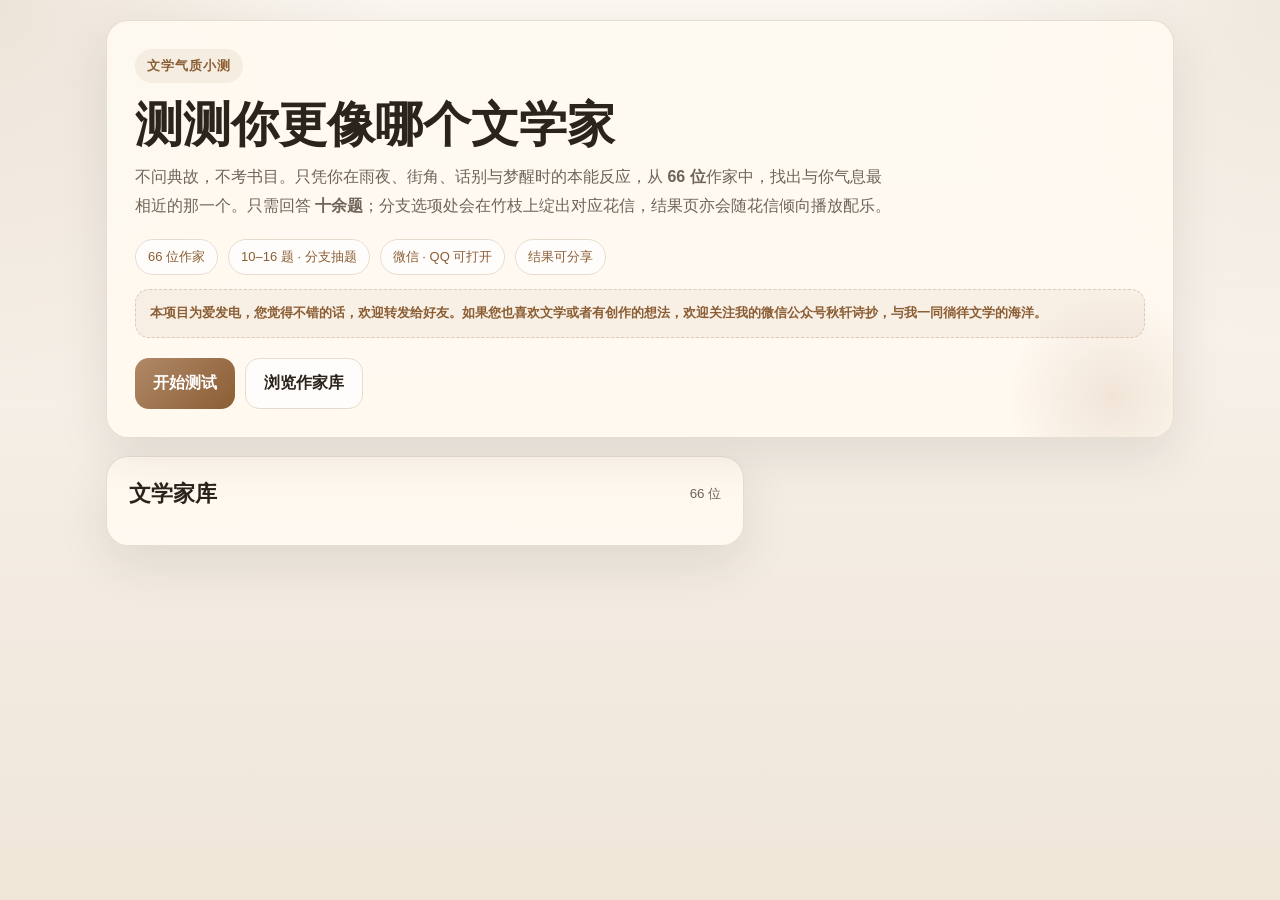
==== commit 304d3bd8: "Add files via upload" ====
--- a/index.html
+++ b/index.html
@@ -9,15 +9,16 @@
   <meta name="x5-orientation" content="portrait" />
   <meta name="x5-fullscreen" content="true" />
   <meta name="x5-page-mode" content="app" />
-  <meta name="description" content="22题文学气质小测，从66位作家中找出你最像的那一位。" />
+  <meta name="description" content="文学气质小测，10–16题分支情境题，从66位作家中找出你最像的那一位。" />
   <meta property="og:title" content="测测你更像哪个文学家" />
-  <meta property="og:description" content="22题情境小测，匹配你的文学气质与作家原型。" />
+  <meta property="og:description" content="十余题情境小测，竹枝花信与分支抽题，匹配你的文学气质。" />
   <meta property="og:type" content="website" />
   <title>测测你更像哪个文学家</title>
   <style>
     :root {
       --bg: #f6f1e8; --card: #fffaf1; --ink: #2b241c; --muted: #6f6458;
       --line: #e7dccd; --accent: #8b5e34; --accent2: #b08968; --good: #2f6f4e;
+      --bamboo: #789262; --bamboo-light: #9db88a; --bamboo-dark: #5a7348;
       --shadow: 0 18px 50px rgba(43,36,28,.10); --radius: 22px;
     }
     * { box-sizing: border-box; -webkit-tap-highlight-color: transparent; }
@@ -56,9 +57,52 @@
     .section-title { display: flex; align-items: center; justify-content: space-between; gap: 12px; margin-bottom: 14px; scroll-margin-top: 12px; }
     .section-title h2 { margin: 0; font-size: 22px; }
     .section-title small { color: var(--muted); }
-    .progress-bar { height: 10px; border-radius: 999px; background: #efe4d4; overflow: hidden; }
-    .progress-fill { height: 100%; width: 0%; border-radius: inherit; background: linear-gradient(90deg, var(--accent2), var(--accent)); transition: width .35s ease; }
-    .q-count { margin-top: 10px; color: var(--muted); font-size: 14px; }
+    .progress-bar { display: none; }
+    .bamboo-progress { position: relative; margin: 12px 0 8px; padding: 32px 14px 6px; }
+    .bamboo-track {
+      position: relative; height: 40px; border-radius: 20px;
+      background: linear-gradient(180deg, #ebe4d4 0%, #d9cfb8 38%, #e8e0ce 62%, #ebe4d4 100%);
+      border: 2px solid #c8bc9e;
+      box-shadow: inset 0 3px 8px rgba(43,36,28,.10), 0 2px 0 rgba(255,255,255,.45);
+      overflow: visible;
+    }
+    .bamboo-fill {
+      position: absolute; left: 0; top: 0; height: 100%; width: 0%; border-radius: inherit;
+      background:
+        repeating-linear-gradient(90deg, rgba(255,255,255,.12) 0 2px, transparent 2px 18px),
+        linear-gradient(180deg, var(--bamboo-light) 0%, var(--bamboo) 42%, var(--bamboo-dark) 100%);
+      box-shadow: inset 0 2px 0 rgba(255,255,255,.28);
+      transition: width .45s ease; z-index: 1;
+    }
+    .bamboo-flower {
+      position: absolute; top: 50%; margin-left: -24px; width: 48px; z-index: 3;
+      pointer-events: none; transform: translateY(-50%) scale(0); opacity: 0;
+      transition: transform .5s cubic-bezier(.34,1.56,.64,1), opacity .35s ease;
+    }
+    .bamboo-flower.bloom { transform: translateY(-50%) scale(1); opacity: 1; }
+    .flower-label {
+      position: absolute; left: 50%; bottom: calc(100% + 14px); transform: translateX(-50%);
+      font-size: 11px; font-weight: 700; color: var(--bamboo-dark); white-space: nowrap;
+    }
+    .flower-icon svg { width: 44px; height: 44px; filter: drop-shadow(0 2px 4px rgba(43,36,28,.18)); }
+    .result-flower-theme {
+      display: flex; align-items: center; gap: 12px; margin: 12px 0 4px; padding: 12px 14px;
+      border-radius: 16px; background: rgba(255,255,255,.65); border: 1px solid var(--line);
+    }
+    .result-flower-theme .theme-flower svg { width: 40px; height: 40px; }
+    .result-flower-theme p { margin: 0; font-size: 14px; color: var(--muted); line-height: 1.6; }
+    .result-flower-theme strong { color: var(--accent); font-size: 15px; }
+    .mute-btn {
+      position: fixed; top: calc(12px + env(safe-area-inset-top, 0)); right: 14px; z-index: 200;
+      display: none; align-items: center; gap: 6px;
+      padding: 10px 14px; border-radius: 999px; border: 1px solid var(--line);
+      background: rgba(255,250,241,.94); color: var(--ink); font-size: 14px; font-weight: 700;
+      cursor: pointer; box-shadow: var(--shadow); backdrop-filter: blur(6px);
+      -webkit-backdrop-filter: blur(6px); touch-action: manipulation;
+    }
+    .mute-btn.show { display: inline-flex; }
+    .mute-btn .icon { font-size: 16px; line-height: 1; }
+    .q-count { margin-top: 8px; color: var(--bamboo-dark); font-size: 15px; font-weight: 700; letter-spacing: .06em; }
     .question { font-size: 23px; line-height: 1.4; margin: 8px 0 18px; font-weight: 700; }
     .type-pill { display: inline-block; margin-bottom: 8px; padding: 6px 10px; border-radius: 999px; background: rgba(47,111,78,.10); color: var(--good); font-size: 12px; font-weight: 700; }
     .options { display: grid; gap: 10px; }
@@ -175,15 +219,15 @@
     <section class="hero">
       <span class="eyebrow">文学气质小测</span>
       <h1>测测你更像哪个文学家</h1>
-      <p class="intro">不问典故，不考书目。只凭你在雨夜、街角、话别与梦醒时的本能反应，从 <strong>66 位</strong>作家中，找出与你气息最相近的那一个。全程 <strong>22 题</strong>，约四五分钟。</p>
+      <p class="intro">不问典故，不考书目。只凭你在雨夜、街角、话别与梦醒时的本能反应，从 <strong>66 位</strong>作家中，找出与你气息最相近的那一个。只需回答 <strong>十余题</strong>；分支选项处会在竹枝上绽出对应花信，结果页亦会随花信倾向播放配乐。</p>
       <div class="meta">
         <span class="tag">66 位作家</span>
-        <span class="tag">22 题情境</span>
+        <span class="tag">10–16 题 · 分支抽题</span>
         <span class="tag">微信 · QQ 可打开</span>
         <span class="tag">结果可分享</span>
       </div>
       <div class="publish-tip">
-        <strong>本项目为爱发电，欢迎转发给好友。如果您喜欢或者有更好的想法，欢迎关注我的微信公众号秋轩诗抄，与我一同徜徉文学的海洋。</strong>
+        <strong>本项目为爱发电，您觉得不错的话，欢迎转发给好友。如果您也喜欢文学或者有创作的想法，欢迎关注我的微信公众号秋轩诗抄，与我一同徜徉文学的海洋。</strong>
       </div>
       <div class="controls welcome-cta" style="margin-top:20px">
         <button class="btn primary" id="startBtn">开始测试</button>
@@ -195,10 +239,14 @@
       <section class="card panel test-area" id="testArea">
         <div class="section-title" id="questionAnchor">
           <h2>测试问题</h2>
-          <small>22 题 · 单选</small>
-        </div>
-        <div class="progress-bar"><div class="progress-fill" id="progressFill"></div></div>
-        <div class="q-count" id="qCount">第 1 / 22 题</div>
+          <small id="qTotalLabel">10–16 题 · 单选</small>
+        </div>
+        <div class="bamboo-progress" aria-hidden="false">
+          <div class="bamboo-track" id="bambooTrack">
+            <div class="bamboo-fill" id="progressFill"></div>
+          </div>
+        </div>
+        <div class="q-count" id="qCount">第 1 题</div>
         <div class="type-pill" id="typePill">文学气质</div>
         <div class="question" id="questionText"></div>
         <div class="options" id="optionsBox"></div>
@@ -223,6 +271,10 @@
       <div class="result-grid">
         <div>
           <span class="eyebrow">文学人格结果</span>
+          <div class="result-flower-theme" id="resultFlowerTheme">
+            <div class="theme-flower" id="resultFlowerIcon"></div>
+            <p id="resultFlowerDesc"></p>
+          </div>
           <h2 id="resultTitle"></h2>
           <p class="lead" id="resultIntro"></p>
           <div class="personality-tags" id="personalityTags"></div>
@@ -272,6 +324,9 @@
     <button class="btn ghost" id="mobilePrevBtn">上一题</button>
     <button class="btn primary" id="mobileNextBtn">下一题</button>
   </div>
+  <button type="button" class="mute-btn" id="muteBtn" aria-label="静音">
+    <span class="icon" id="muteIcon">🔊</span><span id="muteLabel">静音</span>
+  </button>
   <div class="toast" id="toast"></div>
   <script>
 const WRITERS = [
@@ -343,395 +398,8 @@
 {id:'gibran',name:'纪伯伦',region:'其他',kind:'哲理诗语派',traits:[4,10,8,4,8,4],quote:'「你的儿女不是你的儿女，他们是生命对自身渴望的儿女。」',intro:'你的文字如诗如箴言，温柔而富有灵性。',one:'你像沙漠里的清泉，简洁、深邃、抚慰人心。'}
 ];
 
-const QUESTIONS = [
-{q:'夜雨敲窗的时候，你最先想起的常常是——',type:'夜思',opts:[
-{t:'未寄出的信，和没说尽的话',d:[1,3,1,2,2,1]},
-{t:'某条旧路，某个人走远的背影',d:[0,3,1,2,2,0]},
-{t:'城里还有多少醒着的人',d:[2,1,2,2,3,0]},
-{t:'雨声本身，像一场没有结局的对白',d:[1,2,3,2,0,2]}
-]},
-{q:'若把此刻心绪写成半句话，它多半会停在——',type:'心绪',opts:[
-{t:'「原来如此。」',d:[2,1,2,1,1,1]},
-{t:'「可惜……」',d:[1,3,1,2,2,0]},
-{t:'「罢了。」',d:[1,1,1,2,2,1]},
-{t:'「等等，这不对。」',d:[2,0,3,1,0,2]}
-]},
-{q:'走进人群，你更像——',type:'人海',opts:[
-{t:'冷眼旁观的记录者',d:[2,1,2,2,1,1]},
-{t:'随时会被感动或刺痛的人',d:[0,3,1,1,3,0]},
-{t:'礼貌而疏离的过客',d:[1,2,1,3,0,1]},
-{t:'暗中编排故事的人',d:[1,2,3,2,0,2]}
-]},
-{q:'一本好书翻至中途被打断，你心里会闪过——',type:'读书记',opts:[
-{t:'得找个安静处把它读完',d:[1,2,1,2,1,1]},
-{t:'正好停在悬念处，余味更长',d:[1,3,1,2,0,2]},
-{t:'书里那个人，此刻在做什么',d:[0,2,2,2,2,1]},
-{t:'这页该做记号，日后还要回来',d:[2,1,3,1,1,2]}
-]},
-{q:'「乡愁」一词，先唤起的并非地名，而是——',type:'乡愁',opts:[
-{t:'某种再回不去的语气',d:[0,3,1,2,2,0]},
-{t:'旧物、旧声、旧气味',d:[0,3,0,1,3,0]},
-{t:'少年时莽撞又真诚的自己',d:[1,2,1,2,2,1]},
-{t:'时间本身在后退',d:[1,2,3,2,1,2]}
-]},
-{q:'你更熟稔哪一种沉默——',type:'沉默',opts:[
-{t:'两个人都不说话，却都明白',d:[0,2,1,2,3,0]},
-{t:'热闹场合里，独自清醒的那几秒',d:[1,1,2,3,0,1]},
-{t:'把话咽下去之后的长久',d:[2,2,1,2,2,0]},
-{t:'想说什么，却找不到准确的词',d:[1,2,3,2,0,2]}
-]},
-{q:'提笔写字时，最先落下的往往是——',type:'笔端',opts:[
-{t:'一个不肯妥协的问题',d:[3,0,2,0,1,1]},
-{t:'一个具体的场景：窗、灯、雨',d:[0,3,1,2,1,1]},
-{t:'一句没头没尾的诗',d:[0,3,2,1,1,2]},
-{t:'一个古怪却迷人的设定',d:[1,1,3,1,0,3]}
-]},
-{q:'委屈说不出口时，你通常——',type:'隐忍',opts:[
-{t:'写下来，或在心里反复推敲',d:[2,2,2,2,1,2]},
-{t:'装作没事，把日子照常过下去',d:[1,1,0,1,3,0]},
-{t:'远离人群，等情绪自己沉下去',d:[0,2,1,3,1,0]},
-{t:'突然笑出来，把气氛岔开',d:[1,1,0,2,2,2]}
-]},
-{q:'哪一种光线，最容易让你放松——',type:'光线',opts:[
-{t:'黄昏将尽，天色将暗未暗',d:[0,3,1,2,1,1]},
-{t:'清晨薄雾里的第一束光',d:[0,3,1,1,2,1]},
-{t:'深夜台灯下那一圈暖黄',d:[0,2,2,3,1,1]},
-{t:'正午过于直白、无处躲藏的白',d:[2,1,2,1,2,2]}
-]},
-{q:'若以季节自况，你更接近——',type:'季节',opts:[
-{t:'暮春：繁盛里已有凋零',d:[1,3,1,1,2,1]},
-{t:'长夏：闷热、漫长、不肯退场',d:[2,2,2,1,1,2]},
-{t:'深秋：清冽、疏朗、略带回望',d:[1,2,2,2,2,1]},
-{t:'残冬：冷硬、寂静、却孕育转机',d:[2,1,3,2,1,2]}
-]},
-{q:'听闻远方灾祸，你的第一反应更像——',type:'远讯',opts:[
-{t:'追问缘由，不肯轻易接受',d:[3,0,2,0,2,1]},
-{t:'心口一沉，久久缓不过来',d:[1,3,1,1,3,0]},
-{t:'先沉默，把细节一条条拼起来',d:[2,1,2,2,2,1]},
-{t:'觉得荒诞，却又无法当作笑话',d:[2,1,3,2,1,3]}
-]},
-{q:'一个好故事，你希望它从何处起笔——',type:'起笔',opts:[
-{t:'一桩小事，却照见整个时代',d:[3,1,1,1,3,0]},
-{t:'一次偶遇，气氛先于情节',d:[1,3,1,2,1,1]},
-{t:'一句谜语，或一个反常的细节',d:[1,1,3,2,0,3]},
-{t:'日常崩裂的那一瞬间',d:[2,2,1,2,2,2]}
-]},
-{q:'与朋友话别，你常说或常做的是——',type:'话别',opts:[
-{t:'不多言，但会多看一眼',d:[1,2,1,2,2,0]},
-{t:'说些轻巧的话，把沉重盖住',d:[1,2,0,2,2,2]},
-{t:'突然讲起一件不相干的小事',d:[1,3,1,2,1,2]},
-{t:'把「再见」说得像「后会有期」',d:[0,3,1,1,2,1]}
-]},
-{q:'从梦中醒来，留在枕边的往往是——',type:'梦醒',opts:[
-{t:'一个说不清的情绪',d:[0,3,1,2,1,2]},
-{t:'一个清晰的画面，像谁拍下的旧照片',d:[0,3,1,2,2,1]},
-{t:'一句梦里的对白，醒来仍记得',d:[1,2,2,2,1,2]},
-{t:'只剩空白，却觉得失去了什么',d:[1,2,3,3,0,2]}
-]},
-{q:'街角余晖正好，你会——',type:'街角',opts:[
-{t:'停下脚步，看人群与光影',d:[1,2,1,2,1,0]},
-{t:'想起某个与此无关的旧人',d:[0,3,1,2,2,0]},
-{t:'掏出手机，又怕拍不出当时的气氛',d:[1,2,1,3,0,1]},
-{t:'觉得这一刻不该被打扰',d:[0,2,2,3,1,1]}
-]},
-{q:'对「荒唐」二字，你的第一直觉是——',type:'荒唐',opts:[
-{t:'世事的常态，不必大惊小怪',d:[2,1,2,1,2,2]},
-{t:'华美表象下的蛀空',d:[2,2,1,2,1,2]},
-{t:'命运开的一个冷笑话',d:[1,2,2,2,1,3]},
-{t:'有人把荒诞当作遮羞布',d:[3,0,2,1,2,2]}
-]},
-{q:'若不得不舍弃一样，你更不愿放手的是——',type:'取舍',opts:[
-{t:'说真话的胆量',d:[3,0,2,0,2,1]},
-{t:'对美的敏锐与留恋',d:[0,3,2,1,1,2]},
-{t:'与少数人之间的情义',d:[0,2,0,1,4,0]},
-{t:'独立思考的余地',d:[2,1,3,2,0,2]}
-]},
-{q:'独处时，你最享受的是——',type:'独处',opts:[
-{t:'什么也不做，让时间流过去',d:[0,2,2,3,1,0]},
-{t:'读书、听风、与自己对话',d:[1,2,3,2,1,1]},
-{t:'把琐碎日子整理得有条理',d:[2,0,1,1,2,0]},
-{t:'任思绪乱跑，记下偶然的念头',d:[1,2,3,2,0,3]}
-]},
-{q:'若说话与写字只能留一样——',type:'表达',opts:[
-{t:'写字。话一出口就容易失真',d:[1,2,2,2,1,2]},
-{t:'说话。字太慢，跟不上心跳',d:[0,3,1,1,2,1]},
-{t:'都不需要太多，沉默更诚实',d:[1,1,2,3,1,1]},
-{t:'换种方式：画、走、或只是看',d:[1,2,3,2,0,2]}
-]},
-{q:'凝视镜中的自己，你更多看见——',type:'镜中',opts:[
-{t:'一张熟悉的脸，和陌生的神情',d:[1,2,2,2,1,2]},
-{t:'岁月留下的细纹与故事',d:[1,2,1,2,3,0]},
-{t:'此刻疲惫或兴奋的状态',d:[1,1,1,2,1,1]},
-{t:'一个尚未成为的人',d:[1,2,3,2,1,2]}
-]},
-{q:'窗外有风掠过，你想到的是——',type:'风',opts:[
-{t:'远方，和到不了的地方',d:[0,3,2,2,1,1]},
-{t:'谁此刻正站在另一扇窗前',d:[0,3,1,2,2,0]},
-{t:'树叶、尘土、被卷起的心事',d:[1,3,1,2,2,1]},
-{t:'风本身，不必追问去向',d:[1,2,3,1,1,2]}
-]},
-{q:'若此生只能留下一段文字，你希望它是——',type:'终笔',opts:[
-{t:'一句让人无法忽视的真话',d:[3,0,1,0,2,1]},
-{t:'一首读过便忘不掉的诗',d:[0,4,2,1,2,2]},
-{t:'一段把某人轻轻放下的故事',d:[1,3,1,2,3,0]},
-{t:'一个留给后人的谜',d:[1,2,3,2,0,3]}
-]}
-];
-
 </script>
-  <script>
-    const DIMS = ['现实批判','抒情浪漫','哲思抽象','都市孤独','人文悲悯','先锋实验'];
-    const state = { index: 0, scores: [0,0,0,0,0,0], chosen: [] };
-
-    const els = {
-      body: document.body, progressFill: document.getElementById('progressFill'),
-      qCount: document.getElementById('qCount'), typePill: document.getElementById('typePill'),
-      questionText: document.getElementById('questionText'), optionsBox: document.getElementById('optionsBox'),
-      prevBtn: document.getElementById('prevBtn'), nextBtn: document.getElementById('nextBtn'),
-      resetBtn: document.getElementById('resetBtn'), hintText: document.getElementById('hintText'),
-      libraryBox: document.getElementById('libraryBox'), resultBox: document.getElementById('resultBox'),
-      resultTitle: document.getElementById('resultTitle'), resultIntro: document.getElementById('resultIntro'),
-      resultOneLiner: document.getElementById('resultOneLiner'), resultWhy: document.getElementById('resultWhy'),
-      resultQuote: document.getElementById('resultQuote'), resultQuoteAuthor: document.getElementById('resultQuoteAuthor'),
-      personalityTags: document.getElementById('personalityTags'), top5List: document.getElementById('top5List'),
-      top5Quotes: document.getElementById('top5Quotes'),
-      shareText: document.getElementById('shareText'), radarChart: document.getElementById('radarChart')
-    };
-
-    function showToast(msg) {
-      const t = document.getElementById('toast');
-      t.textContent = msg;
-      t.classList.add('show');
-      clearTimeout(showToast._tid);
-      showToast._tid = setTimeout(() => t.classList.remove('show'), 2200);
-    }
-
-    function copyShareText() {
-      const ta = els.shareText;
-      ta.focus();
-      ta.select();
-      ta.setSelectionRange(0, ta.value.length);
-      const ok = () => {
-        document.getElementById('copyBtn').textContent = '已复制';
-        showToast('文案已复制');
-        setTimeout(() => document.getElementById('copyBtn').textContent = '复制分享文案', 1500);
-      };
-      if (navigator.clipboard && window.isSecureContext) {
-        navigator.clipboard.writeText(ta.value).then(ok).catch(() => {
-          try { document.execCommand('copy'); ok(); }
-          catch (e) { showToast('请长按文案全选复制'); }
-        });
-      } else {
-        try { document.execCommand('copy'); ok(); }
-        catch (e) { showToast('请长按文案全选复制'); }
-      }
-    }
-
-    function norm(v) {
-      const s = Math.sqrt(v.reduce((a,b)=>a+b*b,0)) || 1;
-      return v.map(x => x / s);
-    }
-
-    function similarity(user, traits) {
-      const u = norm(user), t = norm(traits);
-      return u.reduce((s, x, i) => s + x * t[i], 0);
-    }
-
-    function renderLibrary() {
-      const groups = {};
-      WRITERS.forEach(w => { (groups[w.region] ||= []).push(w); });
-      els.libraryBox.innerHTML = Object.entries(groups).map(([region, list]) => `
-        <div class="region-block">
-          <div class="region-title">${region}（${list.length}）</div>
-          ${list.map(w => `
-            <article class="writer">
-              <div class="writer-top"><h3>${w.name}</h3><span class="kind">${w.kind}</span></div>
-              <p>${w.intro}</p>
-              <div class="quote">${w.quote}</div>
-            </article>`).join('')}
-        </div>`).join('');
-    }
-
-    function setView(v) {
-      els.body.className = 'view-' + v;
-      if (v === 'browse') { els.body.className = 'view-welcome'; document.querySelector('.library-aside').scrollIntoView({behavior:'smooth'}); }
-    }
-
-    function selectOption(i) {
-      state.chosen[state.index] = i;
-      [...els.optionsBox.children].forEach((btn, j) => btn.classList.toggle('active', j === i));
-      els.hintText.textContent = '选好了就点下一题。';
-    }
-
-    function updateQuestion() {
-      const q = QUESTIONS[state.index];
-      els.questionText.textContent = q.q;
-      els.typePill.textContent = q.type;
-      els.qCount.textContent = `第 ${state.index + 1} / ${QUESTIONS.length} 题`;
-      els.progressFill.style.width = `${(state.index / QUESTIONS.length) * 100}%`;
-      els.prevBtn.disabled = state.index === 0;
-      els.nextBtn.textContent = state.index === QUESTIONS.length - 1 ? '查看结果' : '下一题';
-      syncMobileBar();
-      els.optionsBox.innerHTML = '';
-      q.opts.forEach((opt, i) => {
-        const btn = document.createElement('button');
-        btn.type = 'button';
-        btn.className = 'opt' + (state.chosen[state.index] === i ? ' active' : '');
-        btn.textContent = opt.t;
-        btn.onclick = (e) => { e.preventDefault(); selectOption(i); };
-        els.optionsBox.appendChild(btn);
-      });
-      els.hintText.textContent = state.chosen[state.index] !== null ? '选好了就点下一题。' : '凭直觉选一项，不必想太久。';
-    }
-
-    function recalcScores() {
-      state.scores = [0,0,0,0,0,0];
-      state.chosen.forEach((ci, qi) => {
-        if (ci === null) return;
-        QUESTIONS[qi].opts[ci].d.forEach((v, i) => state.scores[i] += v);
-      });
-    }
-
-    function dominantDims(scores, n=3) {
-      return scores.map((v,i)=>({i,v})).sort((a,b)=>b.v-a.v).slice(0,n).map(x=>DIMS[x.i]);
-    }
-
-    function buildWhy(top, dims) {
-      const whispers = {
-        '现实批判':'你惯于撕开表象，对空话与伪饰格外警觉',
-        '抒情浪漫':'你的感受浓烈而真诚，字句里常有余温',
-        '哲思抽象':'你爱追问本质，在隐喻与悖论里找答案',
-        '都市孤独':'你与人群保持距离，内心却自有秩序',
-        '人文悲悯':'你对他人处境敏感，笔下总有温度',
-        '先锋实验':'你不肯按常理叙述，总想换一种写法'
-      };
-      return `你的气质里，「${dims[0]}」最为醒目——${whispers[dims[0]]}。读${top.name}的文字，常有照见自己的瞬间。`;
-    }
-
-    function drawRadar(userScores, writerTraits) {
-      const cx=160, cy=160, R=110, n=DIMS.length;
-      const maxU = Math.max(...userScores, 1), maxT = 10;
-      const pt = (vals, max, r=R) => vals.map((v,i) => {
-        const a = -Math.PI/2 + i * 2*Math.PI/n;
-        const rr = (v/max)*r;
-        return [cx + rr*Math.cos(a), cy + rr*Math.sin(a)];
-      });
-      const poly = pts => pts.map(p=>p.join(',')).join(' ');
-      const grid = [0.25,0.5,0.75,1].map(f => {
-        const pts = DIMS.map((_,i) => {
-          const a = -Math.PI/2 + i * 2*Math.PI/n;
-          return [cx+R*f*Math.cos(a), cy+R*f*Math.sin(a)];
-        });
-        return `<polygon points="${poly(pts)}" fill="none" stroke="#e7dccd" stroke-width="1"/>`;
-      }).join('');
-      const axes = DIMS.map((d,i) => {
-        const a = -Math.PI/2 + i * 2*Math.PI/n;
-        const x = cx + (R+22)*Math.cos(a), y = cy + (R+22)*Math.sin(a);
-        return `<line x1="${cx}" y1="${cy}" x2="${cx+R*Math.cos(a)}" y2="${cy+R*Math.sin(a)}" stroke="#e7dccd"/><text x="${x}" y="${y}" text-anchor="middle" dominant-baseline="middle" font-size="11" fill="#6f6458">${d}</text>`;
-      }).join('');
-      const uPts = pt(userScores, maxU), wPts = pt(writerTraits, maxT);
-      els.radarChart.innerHTML = `${grid}${axes}
-        <polygon points="${poly(wPts)}" fill="rgba(176,137,104,.15)" stroke="#b08968" stroke-width="2" stroke-dasharray="6 4"/>
-        <polygon points="${poly(uPts)}" fill="rgba(139,94,52,.25)" stroke="#8b5e34" stroke-width="2"/>`;
-    }
-
-    function showResult() {
-      recalcScores();
-      const ranked = WRITERS.map(w => ({ w, sim: similarity(state.scores, w.traits) }))
-        .sort((a,b) => b.sim - a.sim);
-      const top = ranked[0].w;
-      const pct = v => Math.round(v * 100);
-      const dims = dominantDims(state.scores);
-
-      els.resultTitle.textContent = top.name;
-      els.resultIntro.textContent = top.intro;
-      els.resultOneLiner.textContent = top.one;
-      els.resultWhy.textContent = buildWhy(top, dims);
-      els.resultQuote.textContent = top.quote;
-      els.resultQuoteAuthor.textContent = `—— ${top.name}（${top.region} · ${top.kind}）`;
-      els.personalityTags.innerHTML = dims.map(d => `<span>${d}</span>`).join('');
-
-      els.top5List.innerHTML = ranked.slice(0,5).map((r,i) => `
-        <div class="top5-item">
-          <div class="top5-rank ${i===0?'gold':''}">${i+1}</div>
-          <div>
-            <div class="top5-name">${r.w.name}</div>
-            <div class="top5-meta">${r.w.region} · ${r.w.kind}</div>
-            <div class="meter"><i style="width:${pct(r.sim)}%"></i></div>
-          </div>
-          <strong>${pct(r.sim)}%</strong>
-        </div>`).join('');
-
-      els.top5Quotes.innerHTML = ranked.slice(0,5).map((r,i) => `
-        <div class="top5-quote-item"><strong>${i+1}. ${r.w.name}</strong><br>${r.w.quote}</div>`).join('');
-
-      drawRadar(state.scores, top.traits);
-      els.shareText.value = `我测出来更像「${top.name}」。\n${top.one}\n气质：${dims.join(' · ')}\n近邻：${ranked.slice(1,5).map(r=>r.w.name).join('、')}\n${top.quote}\n——你也来测一测？`;
-      els.resultBox.classList.add('show');
-      setView('result');
-      els.resultBox.scrollIntoView({behavior:'smooth'});
-    }
-
-    function startTest() {
-      state.index = 0;
-      state.chosen = Array(QUESTIONS.length).fill(null);
-      state.scores = [0,0,0,0,0,0];
-      els.resultBox.classList.remove('show');
-      setView('test');
-      updateQuestion();
-      requestAnimationFrame(() => {
-        document.getElementById('testArea').scrollIntoView({ behavior: 'smooth', block: 'start' });
-      });
-    }
-
-    function resetAll() { startTest(); }
-    function next(e) {
-      if (e) e.preventDefault();
-      if (state.chosen[state.index] === null) { showToast('先选一项吧'); return; }
-      if (document.activeElement) document.activeElement.blur();
-      if (state.index < QUESTIONS.length - 1) {
-        state.index++;
-        updateQuestion();
-      } else {
-        els.progressFill.style.width = '100%';
-        showResult();
-      }
-    }
-    function prev(e) {
-      if (e) e.preventDefault();
-      if (state.index > 0) {
-        if (document.activeElement) document.activeElement.blur();
-        state.index--;
-        updateQuestion();
-      }
-    }
-
-    function syncMobileBar() {
-      const mb = document.getElementById('mobileNextBtn');
-      if (mb) mb.textContent = state.index === QUESTIONS.length - 1 ? '查看结果' : '下一题';
-      const mp = document.getElementById('mobilePrevBtn');
-      if (mp) mp.disabled = state.index === 0;
-    }
-
-    document.getElementById('startBtn').onclick = startTest;
-    document.getElementById('browseBtn').onclick = () => setView('browse');
-    document.getElementById('showLibBtn').onclick = () => { setView('welcome'); document.querySelector('.library-aside').scrollIntoView({behavior:'smooth'}); };
-    document.getElementById('nextBtn').onclick = next;
-    document.getElementById('prevBtn').onclick = prev;
-    document.getElementById('resetBtn').onclick = resetAll;
-    document.getElementById('againBtn').onclick = () => {
-      state.index = 0;
-      state.chosen = Array(QUESTIONS.length).fill(null);
-      state.scores = [0,0,0,0,0,0];
-      els.resultBox.classList.remove('show');
-      setView('welcome');
-      els.progressFill.style.width = '0%';
-    };
-    document.getElementById('mobileNextBtn').onclick = next;
-    document.getElementById('mobilePrevBtn').onclick = prev;
-    document.getElementById('copyBtn').onclick = copyShareText;
-
-    renderLibrary();
-  </script>
+  <script src="literary_questions.js"></script>
+  <script src="literary_test_app.js"></script>
 </body>
 </html>
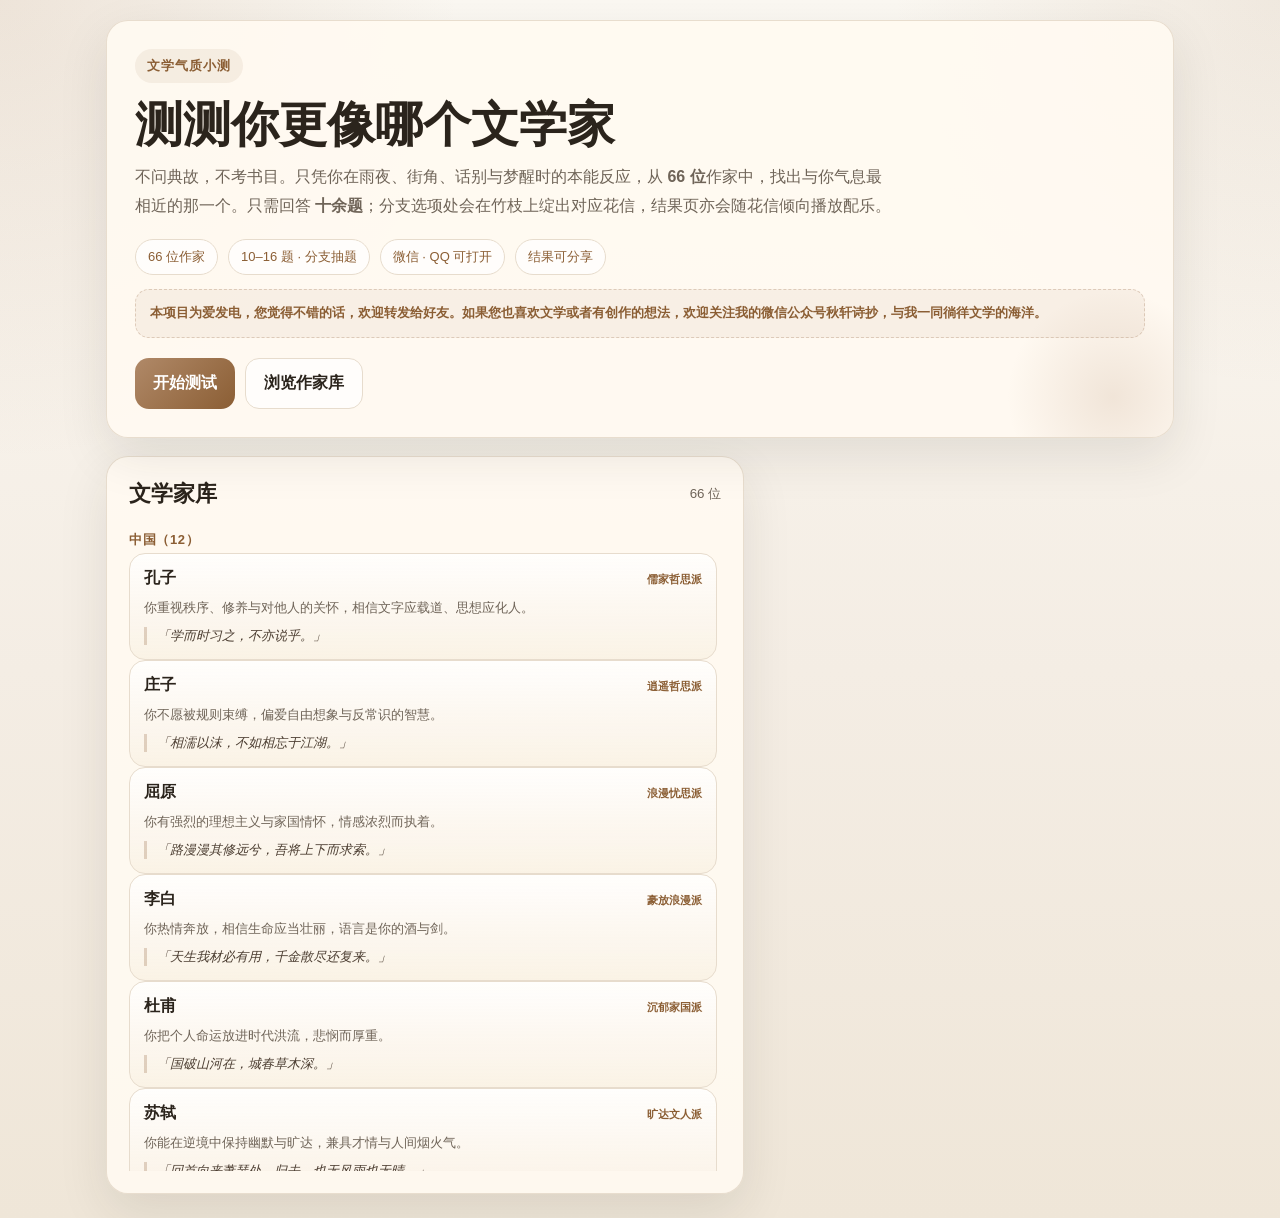
==== commit 00939dd7: "Add files via upload" ====
--- a/index.html
+++ b/index.html
@@ -136,6 +136,19 @@
     .result { display: none; margin-top: 18px; padding: 24px; border-radius: 24px; background: linear-gradient(180deg, #fffaf1, #f8efe2); border: 1px solid rgba(231,220,205,.95); box-shadow: var(--shadow); }
     .result.show { display: block; }
     .result-grid { display: grid; grid-template-columns: 1fr 1fr; gap: 18px; }
+    .result-title-row {
+      display: flex; align-items: center; justify-content: flex-start; gap: 12px;
+      margin: 0 0 8px;
+    }
+    .result-title-row h2 { margin: 0; font-size: 30px; flex: 1; min-width: 0; line-height: 1.25; }
+    .result-avatar {
+      flex-shrink: 0; width: 132px; margin-left: auto;
+    }
+    .result-avatar img {
+      width: 100%; height: auto; max-height: 148px; display: block; object-fit: contain;
+      filter: drop-shadow(0 3px 10px rgba(43,36,28,.14)); border-radius: 10px;
+    }
+    .result-avatar svg { width: 100%; height: 100%; display: block; filter: drop-shadow(0 3px 8px rgba(43,36,28,.12)); }
     .result h2 { margin: 0 0 8px; font-size: 30px; }
     .lead { color: var(--muted); line-height: 1.8; margin: 0 0 18px; }
     .result-box { border-radius: 18px; background: rgba(255,255,255,.72); border: 1px solid var(--line); padding: 16px; margin-bottom: 12px; }
@@ -275,7 +288,10 @@
             <div class="theme-flower" id="resultFlowerIcon"></div>
             <p id="resultFlowerDesc"></p>
           </div>
-          <h2 id="resultTitle"></h2>
+          <div class="result-title-row">
+            <h2 id="resultTitle"></h2>
+            <div class="result-avatar" id="resultAvatar" aria-hidden="true" title="气质小人"></div>
+          </div>
           <p class="lead" id="resultIntro"></p>
           <div class="personality-tags" id="personalityTags"></div>
           <div class="result-box" style="margin-top:14px">
@@ -400,6 +416,7 @@
 
 </script>
   <script src="literary_questions.js"></script>
+  <script src="literary_avatars.js"></script>
   <script src="literary_test_app.js"></script>
 </body>
 </html>
